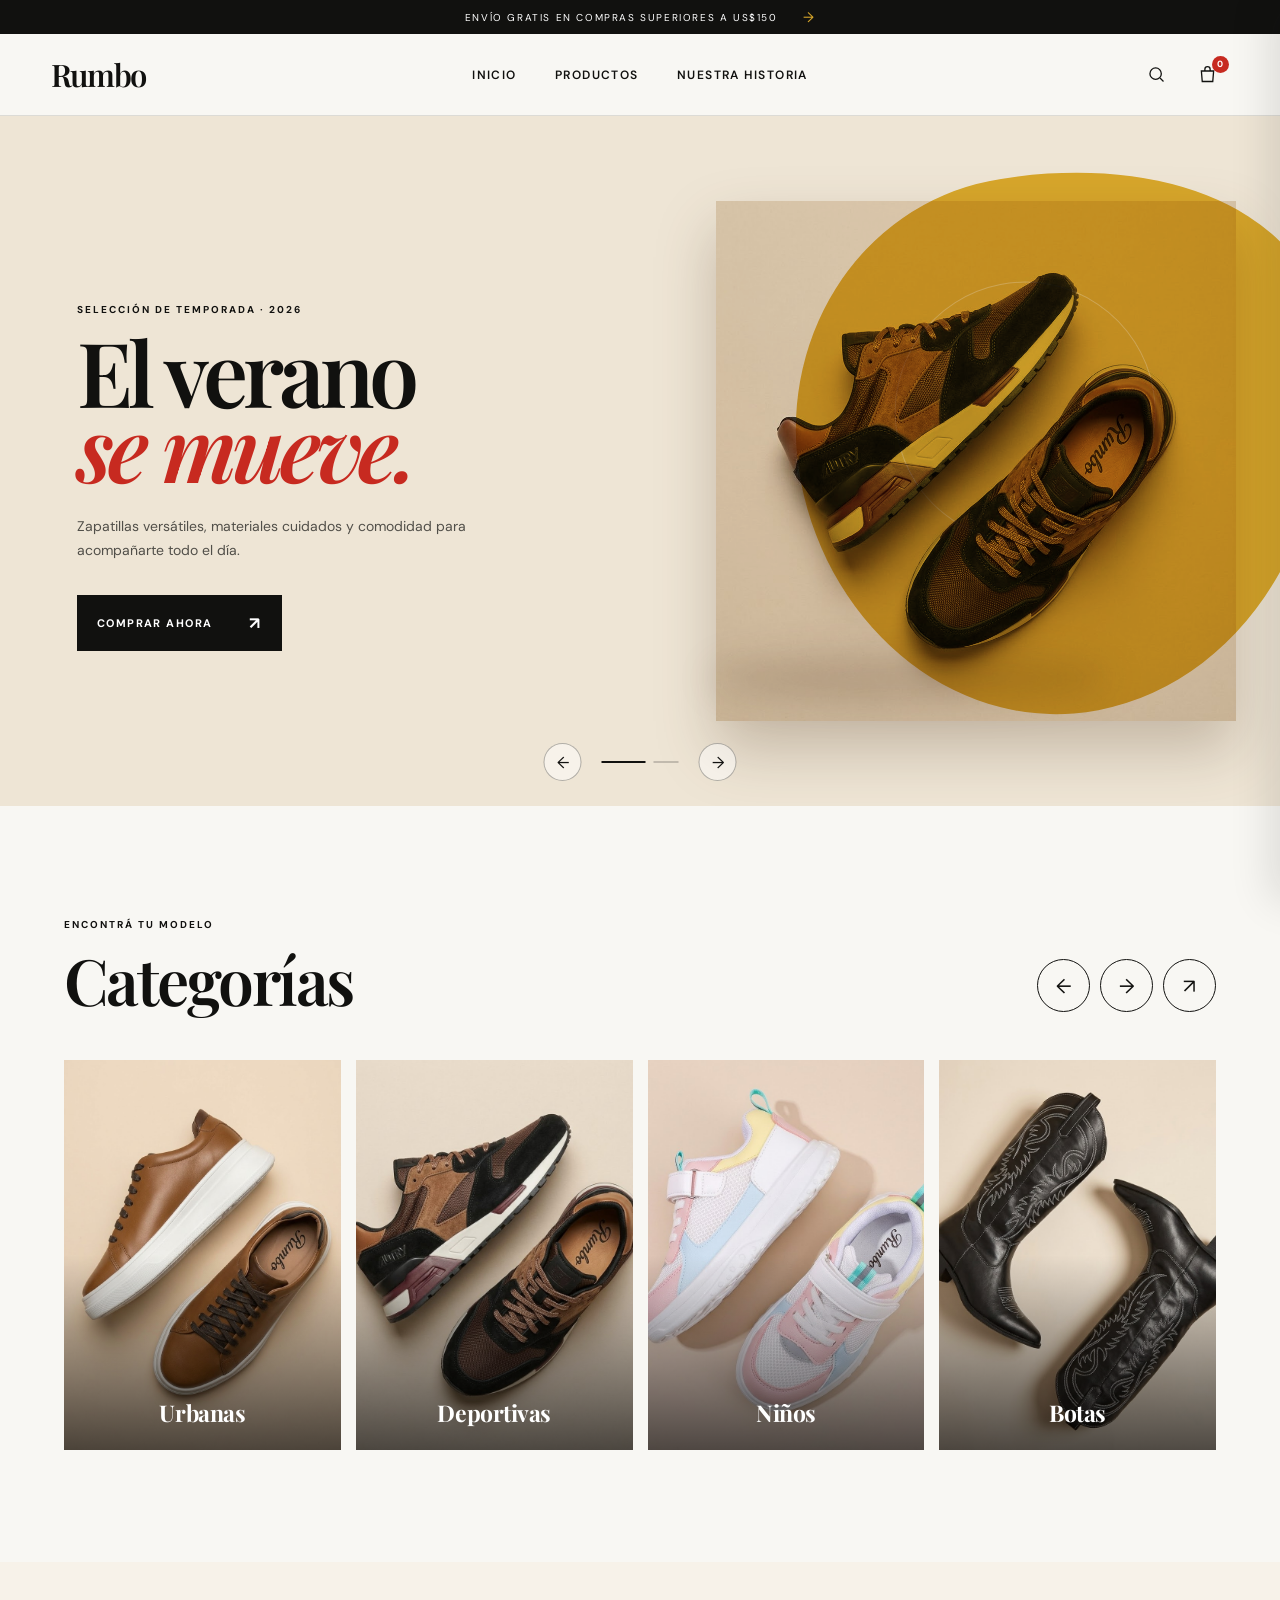
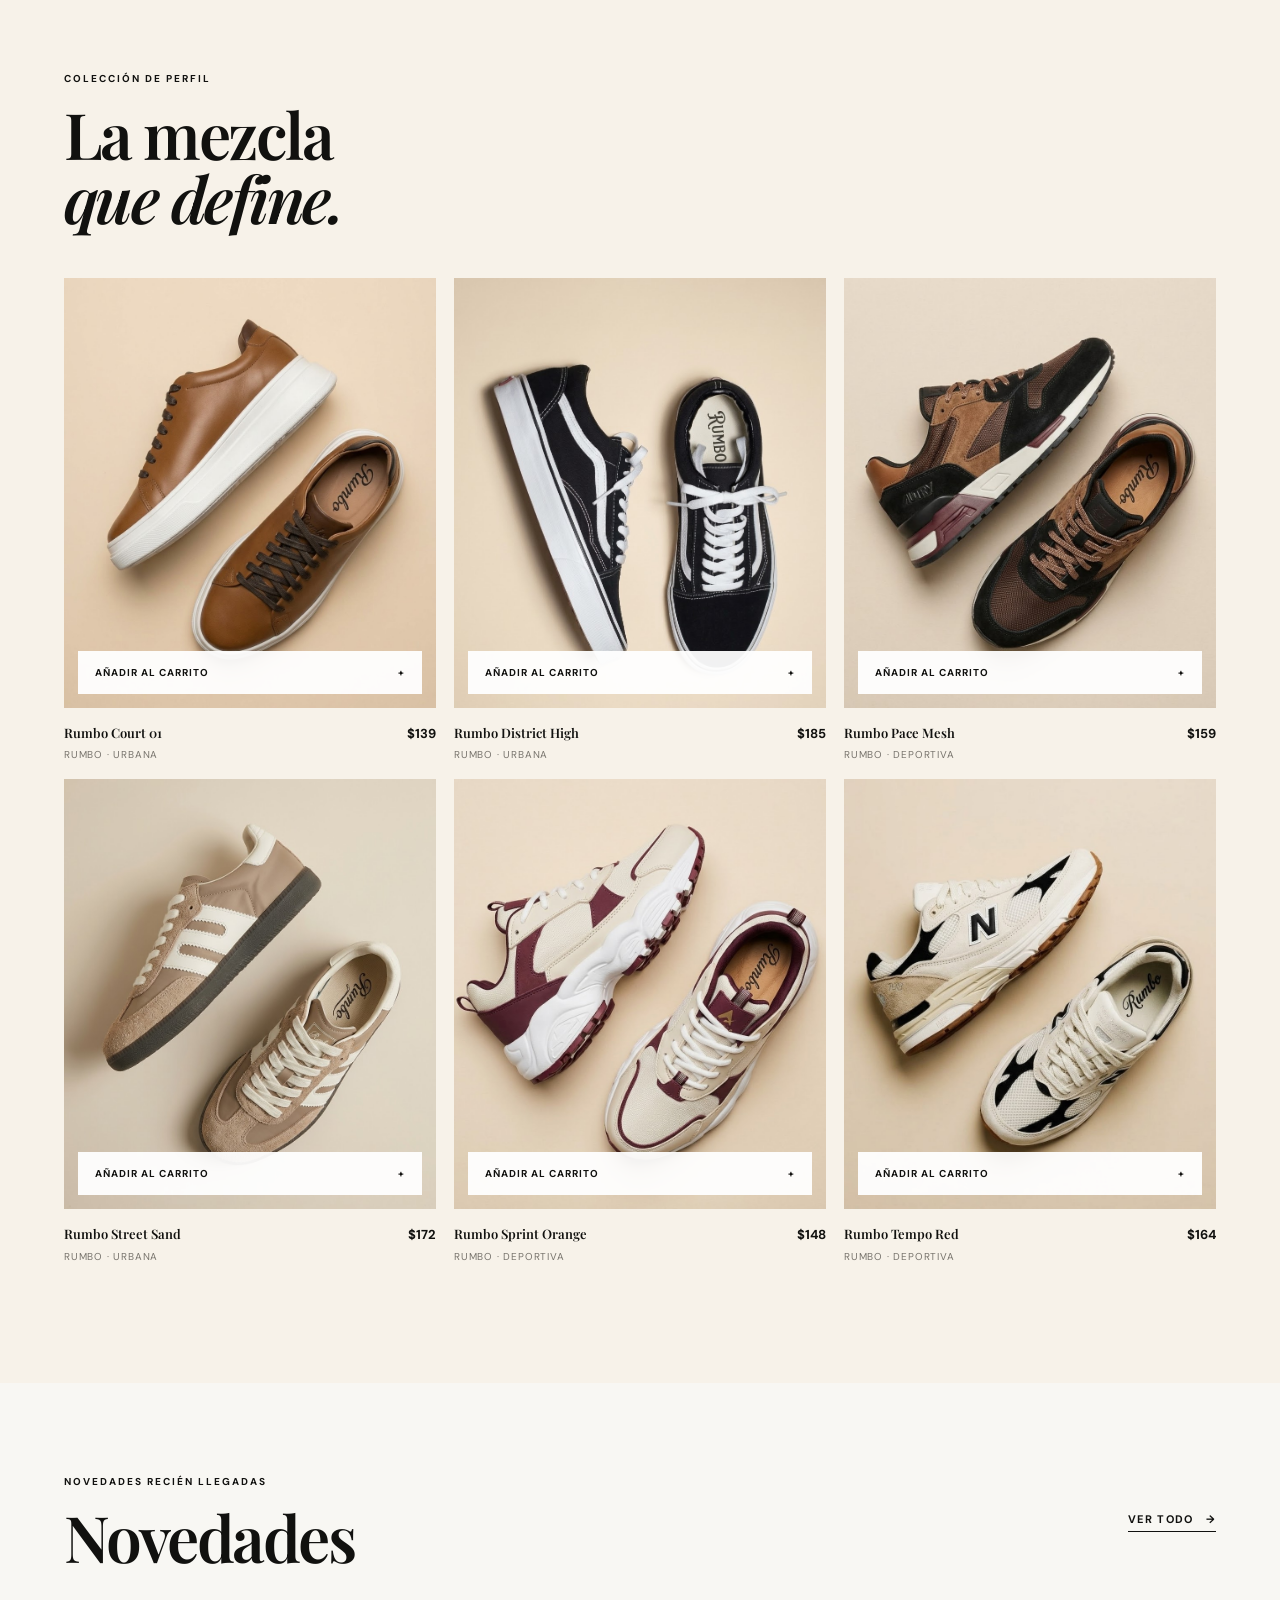
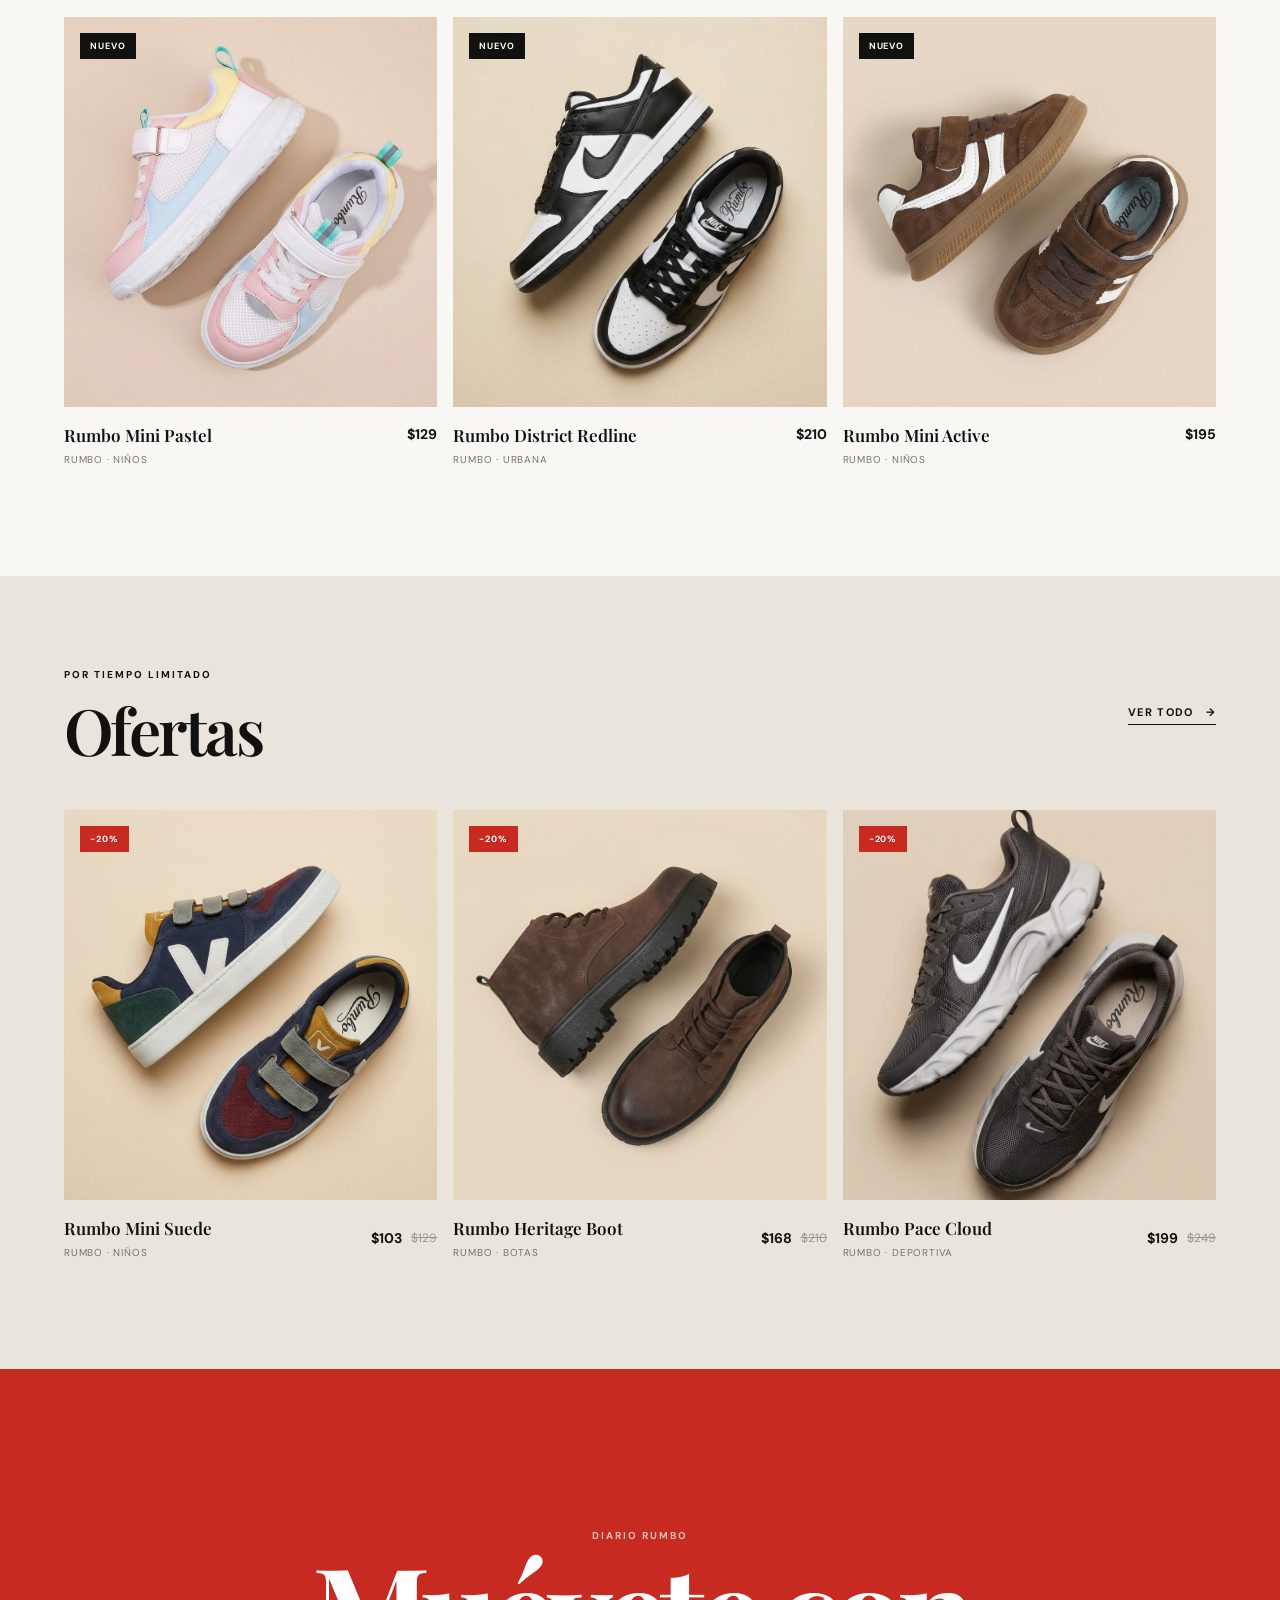
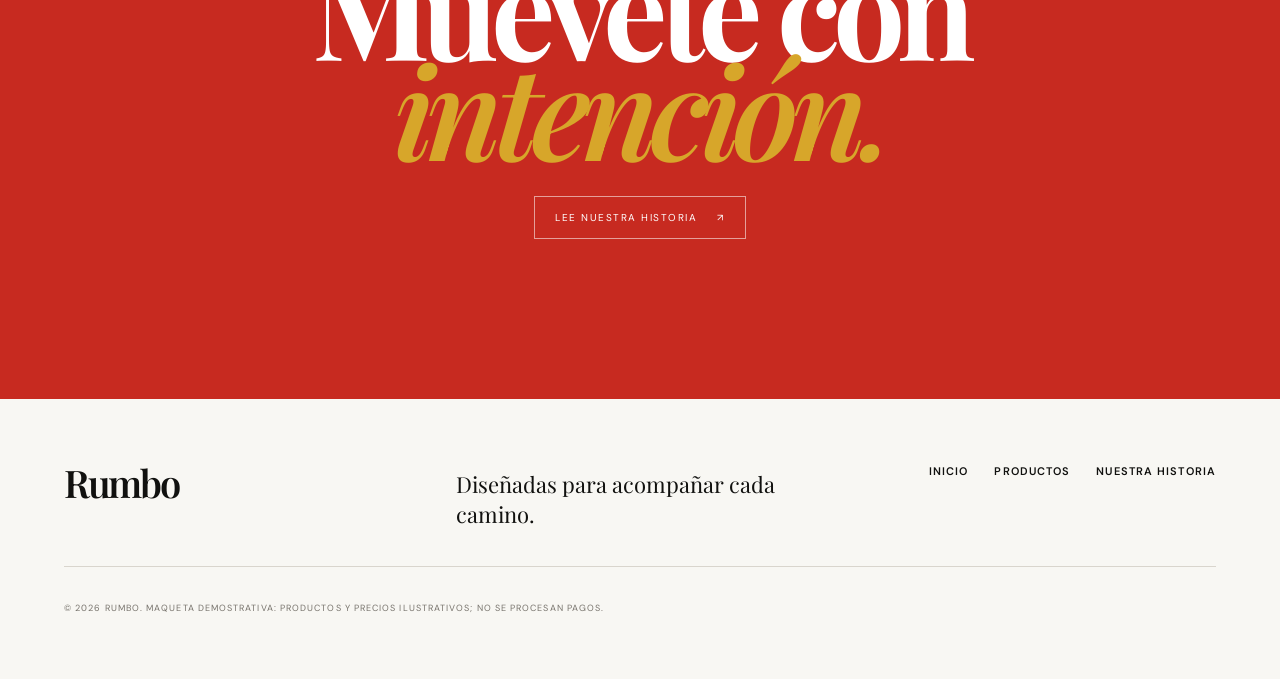
==== index.html @ 73e6abb6 "Publicar sitio Rumbo Co-authored-by: Copilot <223556219+Copilot@users.noreply.github.com>" ====
<!DOCTYPE html>
<html lang="es">
 <head>
  <meta charset="utf-8"/>
  <meta content="width=device-width,initial-scale=1.0" name="viewport"/>
  <meta content="Rumbo — zapatillas urbanas para acompañar cada camino." name="description"/>
  <title>
   Rumbo — Zapatillas urbanas
  </title>
  <link href="https://fonts.googleapis.com" rel="preconnect"/>
  <link crossorigin="" href="https://fonts.gstatic.com" rel="preconnect"/>
  <link href="https://fonts.googleapis.com/css2?family=DM+Sans:wght@400;500;600;700&amp;family=Playfair+Display:ital,wght@0,600;1,600&amp;display=swap" rel="stylesheet"/>
  <link href="styles.css" rel="stylesheet"/>
 </head>
 <body>
  <div class="announcement">
   Envío gratis en compras superiores a US$150
   <span>
    →
   </span>
  </div>
  <header class="site-header">
   <button aria-controls="mobile-menu" aria-expanded="false" aria-label="Abrir menú" class="menu-toggle" type="button">
    <span>
    </span>
    <span>
    </span>
   </button>
   <a aria-label="Rumbo — inicio" class="logo" href="index.html">
    Rumbo
   </a>
   <nav aria-label="Navegación principal" class="desktop-nav">
    <a href="index.html" aria-current="page">
     Inicio
    </a>
    <a href="productos.html">
     Productos
    </a>
    <a href="historia.html">
     Nuestra historia
    </a>
   </nav>
   <div class="header-actions">
    <button aria-label="Buscar" class="icon-button search-button" type="button">
     <svg aria-hidden="true" viewbox="0 0 24 24">
      <circle cx="11" cy="11" r="6.5">
      </circle>
      <path d="m16 16 4 4">
      </path>
     </svg>
    </button>
    <button aria-controls="cart-drawer" aria-label="Abrir carrito" class="icon-button cart-button" type="button">
     <svg aria-hidden="true" viewbox="0 0 24 24">
      <path d="M5 8h14l-1 12H6L5 8Z">
      </path>
      <path d="M9 8V6a3 3 0 0 1 6 0v2">
      </path>
     </svg>
     <span aria-live="polite" class="cart-count">
      0
     </span>
    </button>
   </div>
  </header>
  <nav aria-label="Menú móvil" class="mobile-menu" id="mobile-menu">
   <a href="index.html" aria-current="page">
    Inicio
   </a>
   <a href="productos.html">
    Productos
   </a>
   <a href="historia.html">
    Nuestra historia
   </a>
  </nav>
  <main>
   <section aria-label="Promociones" class="hero">
    <div class="hero-track">
     <article class="hero-slide hero-slide--summer is-active">
      <div class="hero-copy">
       <p class="eyebrow">
        Selección de temporada · 2026
       </p>
       <h1>
        El verano
        <br/>
        <em>
         se mueve.
        </em>
       </h1>
       <p class="hero-description">
        Zapatillas versátiles, materiales cuidados y comodidad para acompañarte todo el día.
       </p>
       <a class="primary-button" href="productos.html">
        COMPRAR AHORA
        <span>
         ↗
        </span>
       </a>
      </div>
      <div aria-hidden="true" class="summer-art">
       <div class="sun-shape">
       </div>
       <div class="sneaker-shadow">
       </div>
       <img alt="" src="IMG%20ZAPATILLAS/DEPORTIVA1.jpeg"/>
      </div>
     </article>
     <article class="hero-slide hero-slide--autumn">
      <div class="autumn-copy">
       <p class="eyebrow">
        Paleta de la temporada
       </p>
       <h2>
        Otoño
        <br/>
        <em>
         Colección
        </em>
       </h2>
       <a class="text-link" href="productos.html">
        Descubrí la colección
        <span>
         →
        </span>
       </a>
      </div>
      <div class="autumn-grid">
       <div class="autumn-card autumn-card--large">
        <img alt="Bota de la colección otoño" src="IMG%20ZAPATILLAS/BOTAS1.jpeg"/>
       </div>
       <div class="autumn-card autumn-card--small">
        <img alt="Bota de la colección otoño" src="IMG%20ZAPATILLAS/BOTAS3.jpeg"/>
       </div>
       <div class="autumn-card autumn-card--small autumn-card--offset">
        <img alt="Botas de la colección otoño" src="IMG%20ZAPATILLAS/BOTAS4.jpeg"/>
       </div>
      </div>
      <a class="collection-button" href="productos.html">
       Explorar colección
       <span>
        ↗
       </span>
      </a>
     </article>
    </div>
    <div class="hero-controls">
     <button aria-label="Diapositiva anterior" class="hero-arrow hero-prev" type="button">
      ←
     </button>
     <div aria-label="Seleccionar diapositiva" class="hero-dots" role="tablist">
      <button aria-label="Diapositiva 1" aria-selected="true" class="hero-dot is-active" role="tab" type="button">
      </button>
      <button aria-label="Diapositiva 2" aria-selected="false" class="hero-dot" role="tab" type="button">
      </button>
     </div>
     <button aria-label="Diapositiva siguiente" class="hero-arrow hero-next" type="button">
      →
     </button>
    </div>
   </section>
   <section class="categories section" id="categories">
    <div class="section-heading">
     <div>
      <p class="eyebrow">
       Encontrá tu modelo
      </p>
      <h2>
       Categorías
      </h2>
     </div>
     <div class="category-controls">
      <button aria-label="Categorías anteriores" class="round-arrow category-prev" type="button">←</button>
      <button aria-label="Categorías siguientes" class="round-arrow category-next" type="button">→</button>
      <a aria-label="Ver todos los productos" class="round-arrow" href="productos.html">↗</a>
     </div>
    </div>
    <div class="category-carousel">
     <a class="category-card" href="productos.html?categoria=urbanas">
      <div class="category-image">
       <img alt="Zapatilla urbana de la colección" src="IMG%20ZAPATILLAS/URBANO1.jpeg"/>
      </div>
      <div class="category-name">
       <h3>
        Urbanas
       </h3>
      </div>
     </a>
     <a class="category-card" href="productos.html?categoria=deportivas">
      <div class="category-image">
       <img alt="Zapatilla deportiva de la colección" src="IMG%20ZAPATILLAS/DEPORTIVA1.jpeg"/>
      </div>
      <div class="category-name">
       <h3>
        Deportivas
       </h3>
      </div>
     </a>
     <a class="category-card" href="productos.html?categoria=ninos">
      <div class="category-image">
       <img alt="Zapatillas para niños de la colección" src="IMG%20ZAPATILLAS/NI%C3%91OS1.jpeg"/>
      </div>
      <div class="category-name">
       <h3>
        Niños
       </h3>
      </div>
     </a>
     <a class="category-card" href="productos.html?categoria=botas">
      <div class="category-image">
       <img alt="Botas de la colección" src="IMG%20ZAPATILLAS/BOTAS1.jpeg"/>
      </div>
      <div class="category-name">
       <h3>
        Botas
       </h3>
      </div>
     </a>
    </div>
   </section>
   <section aria-labelledby="featured-title" class="featured-products section">
    <div class="section-heading featured-heading">
     <div>
      <p class="eyebrow">
       Colección de perfil
      </p>
      <h2 id="featured-title">
       La mezcla
       <br/>
       <em>
        que define.
       </em>
      </h2>
     </div>
    </div>
    <div class="featured-grid">
     <article class="product-card" data-id="adidas-profile" data-image="IMG%20ZAPATILLAS/URBANO1.jpeg" data-name="Rumbo Court 01" data-description="Capellada de líneas limpias, cordones clásicos y suela flexible para todos los días." data-price="139">
      <div class="product-image">
       <img alt="Rumbo Court 01, zapatilla blanca urbana" src="IMG%20ZAPATILLAS/URBANO1.jpeg"/>
       <button class="quick-add" type="button">
        Añadir al carrito
        <span>
         +
        </span>
       </button>
      </div>
      <div class="product-info">
       <div>
        <h3>
         Rumbo Court 01
        </h3>
        <p>
         Rumbo · Urbana</p>
       </div>
       <strong>
        $139
       </strong>
      </div>
     </article>
     <article class="product-card" data-id="jordan-profile" data-image="IMG%20ZAPATILLAS/URBANO2.jpeg" data-name="Rumbo District High" data-description="Perfil urbano de caña media con paneles en contraste y ajuste firme con cordones." data-price="185">
      <div class="product-image">
       <img alt="Rumbo District High, zapatilla urbana de caña media" src="IMG%20ZAPATILLAS/URBANO2.jpeg"/>
       <button class="quick-add" type="button">
        Añadir al carrito
        <span>
         +
        </span>
       </button>
      </div>
      <div class="product-info">
       <div>
        <h3>
         Rumbo District High
        </h3>
        <p>
         Rumbo · Urbana</p>
       </div>
       <strong>
        $185
       </strong>
      </div>
     </article>
     <article class="product-card" data-id="new-balance-profile" data-image="IMG%20ZAPATILLAS/DEPORTIVA1.jpeg" data-name="Rumbo Pace Mesh" data-description="Tejido liviano y suela acolchada para caminar con comodidad y moverse con libertad." data-price="159">
      <div class="product-image">
       <img alt="Rumbo Pace Mesh, zapatilla deportiva liviana" src="IMG%20ZAPATILLAS/DEPORTIVA1.jpeg"/>
       <button class="quick-add" type="button">
        Añadir al carrito
        <span>
         +
        </span>
       </button>
      </div>
      <div class="product-info">
       <div>
        <h3>
         Rumbo Pace Mesh
        </h3>
        <p>
         Rumbo · Deportiva</p>
       </div>
       <strong>
        $159
       </strong>
      </div>
     </article>
     <article class="product-card" data-id="nike-profile" data-image="IMG%20ZAPATILLAS/URBANO3.jpeg" data-name="Rumbo Street Sand" data-description="Tono arena y silueta relajada: un básico versátil para looks cotidianos." data-price="172">
      <div class="product-image">
       <img alt="Rumbo Street Sand, zapatilla casual color arena" src="IMG%20ZAPATILLAS/URBANO3.jpeg"/>
       <button class="quick-add" type="button">
        Añadir al carrito
        <span>
         +
        </span>
       </button>
      </div>
      <div class="product-info">
       <div>
        <h3>
         Rumbo Street Sand
        </h3>
        <p>
         Rumbo · Urbana</p>
       </div>
       <strong>
        $172
       </strong>
      </div>
     </article>
     <article class="product-card" data-id="adidas-boost-profile" data-image="IMG%20ZAPATILLAS/DEPORTIVA2.jpeg" data-name="Rumbo Sprint Orange" data-description="Diseño deportivo de alto impacto con base liviana y soporte cómodo para el movimiento." data-price="148">
      <div class="product-image">
       <img alt="Rumbo Sprint Orange, zapatilla deportiva blanca y naranja" src="IMG%20ZAPATILLAS/DEPORTIVA2.jpeg"/>
       <button class="quick-add" type="button">
        Añadir al carrito
        <span>
         +
        </span>
       </button>
      </div>
      <div class="product-info">
       <div>
        <h3>
         Rumbo Sprint Orange
        </h3>
        <p>
         Rumbo · Deportiva</p>
       </div>
       <strong>
        $148
       </strong>
      </div>
     </article>
     <article class="product-card" data-id="nike-zoom-profile" data-image="IMG%20ZAPATILLAS/DEPORTIVA3.jpeg" data-name="Rumbo Tempo Red" data-description="Silueta de running llamativa, con ajuste con cordones y una base pensada para moverse." data-price="164">
      <div class="product-image">
       <img alt="Rumbo Tempo Red, zapatilla de running roja" src="IMG%20ZAPATILLAS/DEPORTIVA3.jpeg"/>
       <button class="quick-add" type="button">
        Añadir al carrito
        <span>
         +
        </span>
       </button>
      </div>
      <div class="product-info">
       <div>
        <h3>
         Rumbo Tempo Red
        </h3>
        <p>
         Rumbo · Deportiva</p>
       </div>
       <strong>
        $164
       </strong>
      </div>
     </article>
    </div>
   </section>
   <section class="products section" id="new-arrivals">
    <div class="section-heading section-heading--products">
     <div>
      <p class="eyebrow">
       Novedades recién llegadas
      </p>
      <h2>
       Novedades
      </h2>
     </div>
     <a class="view-all" href="productos.html">
      Ver todo
      <span>
       →
      </span>
     </a>
    </div>
    <div class="product-grid" data-category="new">
     <article class="product-card" data-id="handball-clear" data-image="IMG%20ZAPATILLAS/NI%C3%91OS1.jpeg" data-name="Rumbo Mini Pastel" data-description="Tonos suaves, ajuste con cordones y una suela flexible para sus aventuras de todos los días." data-price="129">
      <div class="product-image">
       <span class="product-tag">
        Nuevo
       </span>
       <img alt="Rumbo Mini Pastel, zapatillas en tonos pastel" src="IMG%20ZAPATILLAS/NI%C3%91OS1.jpeg"/>
       <button class="quick-add" type="button">
        Añadir al carrito
        <span>
         +
        </span>
       </button>
      </div>
      <div class="product-info">
       <div>
        <h3>
         Rumbo Mini Pastel
        </h3>
        <p>
         Rumbo · Niños</p>
       </div>
       <strong>
        $129
       </strong>
      </div>
     </article>
     <article class="product-card" data-id="jordan-travis" data-image="IMG%20ZAPATILLAS/URBANO4.jpeg" data-name="Rumbo District Redline" data-description="Combinación de tonos oscuros y acentos rojos en una silueta urbana que destaca." data-price="210">
      <div class="product-image">
       <span class="product-tag">
        Nuevo
       </span>
       <img alt="Rumbo District Redline, zapatilla urbana de tonos oscuros y rojos" src="IMG%20ZAPATILLAS/URBANO4.jpeg"/>
       <button class="quick-add" type="button">
        Añadir al carrito
        <span>
         +
        </span>
       </button>
      </div>
      <div class="product-info">
       <div>
        <h3>
         Rumbo District Redline
        </h3>
        <p>
         Rumbo · Urbana</p>
       </div>
       <strong>
        $210
       </strong>
      </div>
     </article>
     <article class="product-card" data-id="jordan-thunder" data-image="IMG%20ZAPATILLAS/NI%C3%91OS3.jpeg" data-name="Rumbo Mini Active" data-description="Un modelo junior cómodo y resistente para acompañar cada juego y movimiento." data-price="195">
      <div class="product-image">
       <span class="product-tag">
        Nuevo
       </span>
       <img alt="Rumbo Mini Active, zapatillas infantiles" src="IMG%20ZAPATILLAS/NI%C3%91OS3.jpeg"/>
       <button class="quick-add" type="button">
        Añadir al carrito
        <span>
         +
        </span>
       </button>
      </div>
      <div class="product-info">
       <div>
        <h3>
         Rumbo Mini Active
        </h3>
        <p>
         Rumbo · Niños</p>
       </div>
       <strong>
        $195
       </strong>
      </div>
     </article>
    </div>
   </section>
   <section class="products sale section" id="sale">
    <div class="section-heading section-heading--products">
     <div>
      <p class="eyebrow">
       Por tiempo limitado
      </p>
      <h2>
       Ofertas
      </h2>
     </div>
     <a class="view-all" href="productos.html">
      Ver todo
      <span>
       →
      </span>
     </a>
    </div>
    <div class="product-grid" data-category="sale">
     <article class="product-card" data-discount="20" data-id="handball-earth" data-image="IMG%20ZAPATILLAS/NI%C3%91OS4.jpeg" data-name="Rumbo Mini Suede" data-description="Textura suave y perfil clásico en un modelo infantil pensado para todos los días." data-old-price="129" data-price="103">
      <div class="product-image">
       <span class="discount">
        -20%
       </span>
       <img alt="Rumbo Mini Suede, zapatillas infantiles" src="IMG%20ZAPATILLAS/NI%C3%91OS4.jpeg"/>
       <button class="quick-add" type="button">
        Añadir al carrito
        <span>
         +
        </span>
       </button>
      </div>
      <div class="product-info">
       <div>
        <h3>
         Rumbo Mini Suede
        </h3>
        <p>
         Rumbo · Niños</p>
       </div>
       <div class="price">
        <strong>
         $103
        </strong>
        <del>
         $129
        </del>
       </div>
      </div>
     </article>
     <article class="product-card" data-discount="20" data-id="jordan-mocha" data-image="IMG%20ZAPATILLAS/BOTAS3.jpeg" data-name="Rumbo Heritage Boot" data-description="Un perfil clásico con acabado cuidado y cordones para sumar carácter a tus conjuntos." data-old-price="210" data-price="168">
      <div class="product-image">
       <span class="discount">
        -20%
       </span>
       <img alt="Rumbo Heritage Boot, bota de caña alta" src="IMG%20ZAPATILLAS/BOTAS3.jpeg"/>
       <button class="quick-add" type="button">
        Añadir al carrito
        <span>
         +
        </span>
       </button>
      </div>
      <div class="product-info">
       <div>
        <h3>
         Rumbo Heritage Boot
        </h3>
        <p>
         Rumbo · Botas</p>
       </div>
       <div class="price">
        <strong>
         $168
        </strong>
        <del>
         $210
        </del>
       </div>
      </div>
     </article>
     <article class="product-card" data-discount="20" data-id="nb-9060" data-image="IMG%20ZAPATILLAS/DEPORTIVA4.jpeg" data-name="Rumbo Pace Cloud" data-description="Volumen contemporáneo y mezcla de texturas para sumar comodidad a tus caminatas." data-old-price="249" data-price="199">
      <div class="product-image">
       <span class="discount">
        -20%
       </span>
       <img alt="Rumbo Pace Cloud, zapatilla deportiva de varias texturas" src="IMG%20ZAPATILLAS/DEPORTIVA4.jpeg"/>
       <button class="quick-add" type="button">
        Añadir al carrito
        <span>
         +
        </span>
       </button>
      </div>
      <div class="product-info">
       <div>
        <h3>
         Rumbo Pace Cloud
        </h3>
        <p>
         Rumbo · Deportiva</p>
       </div>
       <div class="price">
        <strong>
         $199
        </strong>
        <del>
         $249
        </del>
       </div>
      </div>
     </article>
    </div>
   </section>
   <section class="journal" id="journal">
    <p class="eyebrow">
     Diario Rumbo
    </p>
    <h2>
     Muévete con
     <br/>
     <em>
      intención.
     </em>
    </h2>
    <a href="historia.html">
     Lee nuestra historia
     <span>
      ↗
     </span>
    </a>
   </section>
  </main>
  <footer>
   <a class="logo logo--footer" href="index.html">
    Rumbo
   </a>
   <p>
    Diseñadas para acompañar cada camino.
   </p>
   <div class="footer-links">
    <a href="index.html">Inicio</a>
    <a href="productos.html">Productos</a>
    <a href="historia.html">Nuestra historia</a>
   </div>
   <small>
    © 2026 Rumbo. Maqueta demostrativa: productos y precios ilustrativos; no se procesan pagos.
   </small>
  </footer>
  <div aria-hidden="true" class="product-modal-overlay">
  </div>
  <aside aria-hidden="true" aria-labelledby="product-modal-title" class="product-modal" id="product-modal">
   <button aria-label="Cerrar vista del producto" class="product-modal-close" type="button">
    ×
   </button>
   <div class="product-modal-media">
    <img alt="" id="product-modal-image" src=""/>
   </div>
   <div class="product-modal-content">
    <p class="eyebrow">
     Personalizá tu compra
    </p>
    <h3 id="product-modal-title">
     Producto
    </h3>
    <p class="product-modal-price" id="product-modal-price">
     $0
    </p>
    <p class="product-modal-description" id="product-modal-description"></p>
    <div class="option-group">
     <h4>
      Color
     </h4>
     <div class="color-options" id="product-colors">
     </div>
    </div>
    <div class="option-group">
     <h4>
      Talle
     </h4>
     <div class="size-options" id="product-sizes">
     </div>
    </div>
    <button class="add-to-cart-button" id="product-modal-add" type="button">
     Agregar al carrito
    </button>
   </div>
  </aside>
  <div class="floating-cart" id="floating-cart" aria-live="polite">
   <button aria-label="Abrir carrito" class="floating-cart-button" type="button">
    <svg viewBox="0 0 24 24" aria-hidden="true">
     <path d="M5 8h14l-1 12H6L5 8Z"></path>
     <path d="M9 8V6a3 3 0 0 1 6 0v2"></path>
    </svg>
    <span class="floating-cart-count">0</span>
   </button>
  </div>
  <div aria-hidden="true" class="drawer-overlay">
  </div>
  <aside aria-hidden="true" aria-label="Carrito de compras" class="cart-drawer" id="cart-drawer">
   <div class="cart-header">
    <div>
     <p class="eyebrow">
      Tu selección
     </p>
     <h2>
      Bolsa de compras
      <span class="cart-title-count">
       (0)
      </span>
     </h2>
    </div>
    <button aria-label="Cerrar carrito" class="close-cart" type="button">
     ×
    </button>
   </div>
   <div class="cart-items">
   </div>
   <div class="cart-empty is-visible">
    <div class="empty-icon">
     ↗
    </div>
    <h3>
     Tu bolsa está vacía
    </h3>
    <p>
     Agregá un par para empezar tu próxima aventura.
    </p>
   </div>
   <div class="cart-footer" style="display:none">
    <div class="cart-total">
     <span>
      Subtotal
     </span>
     <strong>
      $0
     </strong>
    </div>
    <button class="checkout-button" type="button">
     Finalizar compra · demo
     <span>
      →
     </span>
    </button>
    <p>
     Demostración interactiva: no se procesa ningún pago ni se genera un pedido real.
    </p>
   </div>
  </aside>
  <div aria-live="polite" class="toast" role="status">
  </div>
  <script src="navigation.js">
  </script>
  <script src="script.js">
  </script>
 </body>
</html>
---- styles.css ----
:root {
  --ink: #11110f;
  --cream: #eee5d5;
  --cream-light: #f7f2e9;
  --paper: #f8f7f3;
  --white: #fff;
  --red: #c72a20;
  --gold: #d7a62a;
  --line: #d9d5cd;
  --serif: "Playfair Display", Georgia, serif;
  --sans: "DM Sans", Arial, sans-serif;
  --max-width: 1440px;
}
* {
  box-sizing: border-box;
}
html {
  scroll-behavior: smooth;
}
body {
  margin: 0;
  background: var(--paper);
  color: var(--ink);
  font-family: var(--sans);
  overflow-x: hidden;
}
button,
a {
  color: inherit;
}
button {
  font: inherit;
}
a {
  text-decoration: none;
}
img {
  display: block;
  width: 100%;
}
.announcement {
  min-height: 34px;
  display: flex;
  align-items: center;
  justify-content: center;
  gap: 25px;
  background: var(--ink);
  color: var(--white);
  font-size: 10px;
  letter-spacing: 0.16em;
  text-transform: uppercase;
}
.announcement span {
  color: var(--gold);
  font-size: 14px;
}
.site-header {
  height: 82px;
  padding: 0 clamp(22px, 4vw, 66px);
  display: grid;
  grid-template-columns: 1fr auto 1fr;
  align-items: center;
  border-bottom: 1px solid rgba(17, 17, 15, 0.12);
  background: rgba(248, 247, 243, 0.94);
  backdrop-filter: blur(10px);
  position: sticky;
  top: 0;
  z-index: 30;
}
.logo {
  font-family: var(--serif);
  font-size: 31px;
  font-weight: 600;
  letter-spacing: -0.06em;
  line-height: 1;
}
.logo span {
  color: var(--red);
}
.desktop-nav {
  display: flex;
  gap: 38px;
  font-size: 12px;
  font-weight: 600;
  text-transform: uppercase;
  letter-spacing: 0.12em;
}
.desktop-nav a {
  position: relative;
}
.desktop-nav a::after {
  content: "";
  position: absolute;
  left: 0;
  bottom: -8px;
  width: 0;
  height: 1px;
  background: var(--ink);
  transition: width 0.3s;
}
.desktop-nav a:hover::after {
  width: 100%;
}
.header-actions {
  justify-self: end;
  display: flex;
  gap: 9px;
}
.icon-button,
.menu-toggle {
  width: 42px;
  height: 42px;
  padding: 0;
  border: 0;
  background: transparent;
  cursor: pointer;
  position: relative;
  display: grid;
  place-items: center;
}
.icon-button svg {
  width: 21px;
  fill: none;
  stroke: currentColor;
  stroke-width: 1.5;
}
.cart-count {
  position: absolute;
  top: 2px;
  right: 0;
  min-width: 17px;
  height: 17px;
  padding: 0 4px;
  display: grid;
  place-items: center;
  border-radius: 20px;
  background: var(--red);
  color: #fff;
  font-size: 9px;
  font-weight: 700;
}
.menu-toggle {
  display: none;
}
.menu-toggle span {
  width: 21px;
  height: 1px;
  background: currentColor;
  transition: transform 0.25s;
}
.menu-toggle span + span {
  margin-top: -12px;
}
.mobile-menu {
  display: none;
}
.hero {
  max-width: var(--max-width);
  margin: auto;
  position: relative;
  overflow: hidden;
}
.hero-track {
  position: relative;
  min-height: 690px;
}
.hero-slide {
  position: absolute;
  inset: 0;
  display: grid;
  grid-template-columns: 43% 57%;
  opacity: 0;
  visibility: hidden;
  transform: translateX(30px);
  transition:
    opacity 0.65s ease,
    transform 0.65s ease,
    visibility 0.65s;
}
.hero-slide.is-active {
  opacity: 1;
  visibility: visible;
  transform: translateX(0);
}
.hero-slide--summer {
  background: var(--cream);
}
.hero-copy {
  padding: 92px 0 60px clamp(42px, 6vw, 100px);
  align-self: center;
  position: relative;
  z-index: 3;
}
.eyebrow {
  margin: 0 0 17px;
  font-size: 10px;
  font-weight: 700;
  letter-spacing: 0.2em;
  text-transform: uppercase;
}
.hero-copy h1,
.autumn-copy h2 {
  margin: 0;
  font-family: var(--serif);
  font-size: clamp(62px, 7vw, 112px);
  font-weight: 600;
  line-height: 0.84;
  letter-spacing: -0.055em;
}
.hero-copy h1 em,
.autumn-copy h2 em,
.journal h2 em {
  color: var(--red);
  font-weight: 600;
}
.hero-description {
  max-width: 390px;
  margin: 32px 0;
  color: #514f49;
  font-size: 14px;
  line-height: 1.7;
}
.primary-button,
.checkout-button {
  display: inline-flex;
  align-items: center;
  justify-content: space-between;
  gap: 37px;
  min-width: 190px;
  padding: 17px 20px;
  border: 0;
  background: var(--ink);
  color: #fff;
  font-size: 11px;
  font-weight: 700;
  letter-spacing: 0.13em;
  cursor: pointer;
  transition:
    background 0.25s,
    transform 0.25s;
}
.primary-button:hover,
.checkout-button:hover {
  background: var(--red);
  transform: translateY(-2px);
}
.primary-button span {
  font-size: 17px;
}
.summer-art {
  position: relative;
  min-height: 690px;
  overflow: hidden;
}
.sun-shape {
  position: absolute;
  width: 74%;
  aspect-ratio: 1;
  top: 8%;
  right: -8%;
  border-radius: 45% 55% 54% 46%/48% 35% 65% 52%;
  background: var(--gold);
  transform: rotate(-11deg);
}
.sun-shape::after {
  content: "";
  position: absolute;
  width: 48%;
  aspect-ratio: 1;
  inset: 19%;
  border: 1px solid rgba(255, 255, 255, 0.3);
  border-radius: 50%;
}
.summer-art img {
  position: absolute;
  z-index: 2;
  width: min(74%, 520px);
  max-height: 84%;
  height: auto;
  right: 6%;
  top: 50%;
  object-fit: contain;
  filter: drop-shadow(0 28px 30px rgba(65, 39, 8, 0.24));
  transform: translateY(-50%);
  mix-blend-mode: multiply;
}
.sneaker-shadow {
  position: absolute;
  z-index: 1;
  width: 55%;
  height: 7%;
  left: 22%;
  bottom: 15%;
  border-radius: 50%;
  background: rgba(75, 42, 11, 0.18);
  filter: blur(18px);
}
.hero-slide--autumn {
  grid-template-columns: 35% 65%;
  --autumn-background: #ebdecd;
  background: var(--autumn-background);
}
.autumn-copy {
  padding: 100px 0 70px clamp(42px, 6vw, 100px);
  align-self: center;
}
.autumn-copy h2 {
  font-size: clamp(55px, 6vw, 90px);
}
.autumn-copy h2 em {
  color: var(--red);
}
.text-link {
  display: inline-flex;
  gap: 25px;
  margin-top: 35px;
  font-size: 11px;
  font-weight: 700;
  letter-spacing: 0.12em;
  text-transform: uppercase;
  border-bottom: 1px solid currentColor;
  padding-bottom: 7px;
}
.autumn-grid {
  display: grid;
  min-height: 0;
  height: 100%;
  grid-template-columns: minmax(0, 1.7fr) minmax(0, 1fr);
  grid-template-rows: repeat(2, minmax(0, 1fr));
  gap: 12px;
  padding: 24px 24px 24px 0;
}
.autumn-card {
  position: relative;
  min-width: 0;
  min-height: 0;
  overflow: hidden;
  background: var(--autumn-background);
}
.autumn-card img {
  width: 100%;
  height: 100%;
  object-fit: contain;
}
.autumn-card--large {
  grid-row: 1/3;
}
.autumn-card--offset {
  margin-top: 30px;
}
.collection-button {
  position: absolute;
  z-index: 3;
  left: clamp(42px, 6vw, 100px);
  bottom: 23px;
  display: flex;
  align-items: center;
  gap: 25px;
  padding: 14px 18px;
  background: var(--ink);
  color: #fff;
  font-size: 10px;
  font-weight: 700;
  letter-spacing: 0.1em;
  text-transform: uppercase;
}
.hero-controls {
  position: absolute;
  z-index: 10;
  left: 50%;
  bottom: 25px;
  transform: translateX(-50%);
  display: flex;
  align-items: center;
  gap: 20px;
}
.hero-arrow {
  width: 38px;
  height: 38px;
  border: 1px solid rgba(17, 17, 15, 0.3);
  border-radius: 50%;
  background: rgba(255, 255, 255, 0.5);
  cursor: pointer;
  transition: background 0.2s;
}
.hero-arrow:hover {
  background: #fff;
}
.hero-dots {
  display: flex;
  gap: 8px;
}
.hero-dot {
  width: 25px;
  height: 2px;
  padding: 0;
  border: 0;
  background: rgba(17, 17, 15, 0.2);
  cursor: pointer;
  transition:
    width 0.3s,
    background 0.3s;
}
.hero-dot.is-active {
  width: 44px;
  background: var(--ink);
}
.section {
  max-width: var(--max-width);
  margin: 0 auto;
  padding: 112px clamp(22px, 5vw, 80px);
}
.section-heading {
  display: flex;
  align-items: flex-end;
  justify-content: space-between;
  margin-bottom: 48px;
}
.section-heading h2 {
  margin: 0;
  font-family: var(--serif);
  font-size: clamp(42px, 5vw, 72px);
  font-weight: 600;
  letter-spacing: -0.04em;
  line-height: 1;
}
.round-arrow {
  width: 53px;
  height: 53px;
  display: grid;
  place-items: center;
  border: 1px solid var(--ink);
  border-radius: 50%;
  background: transparent;
  font-size: 20px;
  cursor: pointer;
  text-decoration: none;
  transition: all 0.25s;
}
.round-arrow:hover {
  background: var(--ink);
  color: #fff;
  transform: none;
}
.category-controls {
  display: flex;
  align-items: center;
  gap: 10px;
}
.category-carousel {
  display: grid;
  grid-auto-columns: calc((100% - 45px) / 4);
  grid-auto-flow: column;
  gap: 15px;
  overflow-x: auto;
  scroll-behavior: smooth;
  scroll-snap-type: x mandatory;
  scrollbar-width: none;
}
.category-carousel::-webkit-scrollbar {
  display: none;
}
.category-card {
  position: relative;
  height: 390px;
  scroll-snap-align: start;
  overflow: hidden;
  background: #ddd7ce;
  color: inherit;
  text-decoration: none;
}
.category-card:focus-visible {
  outline: 3px solid var(--red);
  outline-offset: 3px;
}
.category-image {
  position: absolute;
  inset: 0;
}
.category-image::after {
  content: "";
  position: absolute;
  inset: 0;
  background: linear-gradient(180deg, transparent 50%, rgba(0, 0, 0, 0.65));
}
.category-image img {
  height: 100%;
  object-fit: cover;
  transition: transform 0.7s;
}
.category-card:hover .category-image img {
  transform: scale(1.08);
}
.category-name {
  position: absolute;
  z-index: 2;
  left: 23px;
  right: 23px;
  bottom: 22px;
  display: flex;
  align-items: flex-end;
  justify-content: center;
  color: #fff;
}
.category-name h3 {
  margin: 0;
  font-family: var(--serif);
  font-size: 23px;
  letter-spacing: -0.02em;
  text-align: center;
}
.featured-products {
  padding-top: 110px;
  padding-bottom: 120px;
  background: var(--cream-light);
}
.featured-heading {
  align-items: flex-end;
}
.featured-grid {
  display: grid;
  grid-template-columns: repeat(3, minmax(0, 1fr));
  gap: 18px;
}
.featured-grid .product-card {
  min-width: 0;
}
.featured-grid .product-image {
  height: 430px;
}
.featured-grid .quick-add {
  opacity: 1;
  transform: none;
}
.featured-grid .product-info {
  padding-top: 17px;
}
.featured-grid .product-info h3 {
  font-size: 13px;
}
.featured-grid .product-info strong {
  font-size: 13px;
}
.products {
  padding-top: 92px;
  padding-bottom: 110px;
}
.catalog {
  padding-top: 82px;
  padding-bottom: 110px;
}
.catalog-heading {
  align-items: flex-end;
}
.catalog-heading h1 {
  margin: 0;
  font-family: var(--serif);
  font-size: clamp(42px, 5vw, 72px);
  font-weight: 600;
  letter-spacing: -0.04em;
  line-height: 1;
}
.catalog-heading > p {
  margin: 0 0 5px;
  color: #77736c;
  font-size: 11px;
}
.catalog-layout {
  display: grid;
  grid-template-columns: 220px minmax(0, 1fr);
  align-items: start;
  gap: 34px;
}
.catalog-filters {
  position: sticky;
  top: 105px;
  display: grid;
  gap: 12px;
  padding: 20px;
  border: 1px solid var(--line);
  background: var(--cream-light);
}
.catalog-filter-heading {
  display: flex;
  align-items: center;
  justify-content: space-between;
  margin-bottom: 8px;
}
.catalog-filter-heading h2 {
  margin: 0;
  font-family: var(--serif);
  font-size: 22px;
}
.filter-reset {
  padding: 0;
  border: 0;
  border-bottom: 1px solid currentColor;
  background: transparent;
  font-size: 10px;
  cursor: pointer;
}
.catalog-filters > label,
.price-filter-fields label {
  color: #656159;
  font-size: 9px;
  font-weight: 700;
  letter-spacing: 0.12em;
  text-transform: uppercase;
}
.catalog-filters select,
.catalog-filters > input,
.price-filter-fields input {
  width: 100%;
  min-height: 40px;
  padding: 0 10px;
  border: 1px solid var(--line);
  border-radius: 0;
  background: #fff;
  color: var(--ink);
  font: inherit;
  font-size: 11px;
}
.catalog-filters fieldset {
  margin: 8px 0 0;
  padding: 0;
  border: 0;
}
.catalog-filters legend {
  margin-bottom: 12px;
  color: #656159;
  font-size: 9px;
  font-weight: 700;
  letter-spacing: 0.12em;
  text-transform: uppercase;
}
.price-filter-fields {
  display: grid;
  grid-template-columns: 1fr 1fr;
  gap: 8px;
}
.catalog-grid {
  grid-template-columns: repeat(3, minmax(0, 1fr));
  gap: 28px 16px;
}
.catalog-grid .product-image {
  height: 300px;
}
.catalog-grid .quick-add {
  opacity: 1;
  transform: none;
}
.catalog-empty {
  padding: 50px 20px;
  color: #77736c;
  text-align: center;
}
.catalog-empty[hidden] {
  display: none;
}
.section-heading--products {
  align-items: center;
}
.view-all {
  display: flex;
  align-items: center;
  gap: 12px;
  padding-bottom: 5px;
  border-bottom: 1px solid var(--ink);
  font-size: 11px;
  font-weight: 700;
  letter-spacing: 0.12em;
  text-transform: uppercase;
}
.product-grid {
  display: grid;
  grid-template-columns: repeat(3, 1fr);
  gap: 16px;
}
.product-card {
  min-width: 0;
}
.product-image {
  position: relative;
  height: 390px;
  overflow: hidden;
  background: #eeece7;
}
.product-image img {
  height: 100%;
  object-fit: cover;
  transition:
    transform 0.55s,
    filter 0.55s;
}
.product-card:hover .product-image img {
  transform: scale(1.035);
  filter: saturate(0.9);
}
.product-tag,
.discount {
  position: absolute;
  z-index: 2;
  top: 16px;
  left: 16px;
  padding: 7px 10px;
  background: var(--ink);
  color: #fff;
  font-size: 9px;
  font-weight: 700;
  letter-spacing: 0.1em;
  text-transform: uppercase;
}
.discount {
  background: var(--red);
}
.quick-add {
  position: absolute;
  z-index: 3;
  left: 14px;
  right: 14px;
  bottom: 14px;
  display: flex;
  justify-content: space-between;
  padding: 15px 17px;
  border: 0;
  background: rgba(255, 255, 255, 0.94);
  font-size: 10px;
  font-weight: 700;
  letter-spacing: 0.1em;
  text-transform: uppercase;
  cursor: pointer;
  opacity: 0;
  transform: translateY(12px);
  transition:
    opacity 0.3s,
    transform 0.3s,
    background 0.2s;
}
.product-card:hover .quick-add,
.quick-add:focus-visible {
  opacity: 1;
  transform: translateY(0);
}
.quick-add:hover {
  background: var(--ink);
  color: #fff;
}
.product-info {
  display: flex;
  justify-content: space-between;
  gap: 18px;
  padding-top: 18px;
}
.product-info h3 {
  margin: 0 0 7px;
  max-width: 360px;
  font-family: var(--serif);
  font-size: 17px;
  font-weight: 600;
  line-height: 1.25;
}
.product-info p {
  margin: 0;
  color: #77736c;
  font-size: 10px;
  letter-spacing: 0.08em;
  text-transform: uppercase;
}
.product-info > strong {
  white-space: nowrap;
  font-size: 14px;
}
.price {
  display: flex;
  align-items: center;
  gap: 9px;
  white-space: nowrap;
}
.price strong {
  font-size: 14px;
}
.price del {
  color: #9b9791;
  font-size: 12px;
}
.sale {
  background: #e9e4dc;
}
.sale .product-image {
  background: #f2f0eb;
}
.journal {
  min-height: 630px;
  display: flex;
  flex-direction: column;
  align-items: center;
  justify-content: center;
  text-align: center;
  background: var(--red);
  color: #fff;
}
.journal .eyebrow {
  opacity: 0.7;
}
.journal h2 {
  margin: 0 0 38px;
  font-family: var(--serif);
  font-size: clamp(70px, 10vw, 150px);
  line-height: 0.78;
  letter-spacing: -0.06em;
}
.journal h2 em {
  color: var(--gold);
}
.journal a {
  display: inline-flex;
  gap: 20px;
  padding: 14px 20px;
  border: 1px solid rgba(255, 255, 255, 0.55);
  font-size: 10px;
  letter-spacing: 0.15em;
  text-transform: uppercase;
  transition:
    background 0.25s,
    color 0.25s;
}
.journal a:hover {
  background: #fff;
  color: var(--red);
}
.story-hero {
  max-width: var(--max-width);
  min-height: 620px;
  margin: 0 auto;
  display: grid;
  grid-template-columns: 0.9fr 1.1fr;
  background: var(--cream);
}
.story-hero-copy {
  align-self: center;
  padding: 70px clamp(30px, 6vw, 90px);
}
.story-hero h1,
.story-intro h2,
.story-image-section h2,
.story-milestone h2,
.story-closing h2 {
  margin: 0;
  font-family: var(--serif);
  font-size: clamp(42px, 5vw, 72px);
  line-height: 0.98;
  letter-spacing: -0.05em;
}
.story-hero h1 em {
  color: var(--red);
}
.story-hero-copy > p:not(.eyebrow) {
  max-width: 420px;
  margin: 28px 0;
  color: #656159;
  font-size: 14px;
  line-height: 1.8;
}
.story-hero > img {
  width: 100%;
  height: 100%;
  min-height: 620px;
  background: #e5d1b9;
  object-fit: contain;
}
.story-intro {
  display: grid;
  grid-template-columns: 0.8fr 1.2fr;
  column-gap: 10%;
  align-items: start;
}
.story-intro > .eyebrow {
  grid-column: 1 / -1;
}
.story-intro h2 {
  max-width: 520px;
}
.story-intro > div,
.story-image-section > div {
  color: #656159;
  font-size: 14px;
  line-height: 1.8;
}
.story-intro > div p:first-child {
  margin-top: 0;
}
.story-image-section {
  min-height: 520px;
  display: grid;
  grid-template-columns: 1.1fr 0.9fr;
  align-items: center;
  gap: clamp(35px, 7vw, 100px);
  padding: 60px max(5vw, calc((100vw - 1280px) / 2));
  background: #dfcbb4;
}
.story-image-section img {
  width: auto;
  max-width: 100%;
  height: 520px;
  justify-self: center;
  background: transparent;
  object-fit: contain;
}
.story-image-section h2 {
  max-width: 470px;
  margin-bottom: 25px;
}
.story-milestones {
  max-width: 1050px;
}
.story-milestone {
  display: grid;
  grid-template-columns: 140px 1fr;
  gap: 30px;
  padding: 28px 0;
  border-top: 1px solid var(--line);
}
.story-milestone > span {
  color: var(--red);
  font-family: var(--serif);
  font-size: 28px;
}
.story-milestone h2 {
  font-size: 32px;
}
.story-milestone p {
  max-width: 700px;
  margin: 10px 0 0;
  color: #656159;
  font-size: 13px;
  line-height: 1.7;
}
.story-closing {
  display: grid;
  grid-template-columns: 1fr 1fr;
  align-items: center;
  gap: clamp(35px, 7vw, 100px);
  padding: 80px max(5vw, calc((100vw - 1280px) / 2));
  background: #e4d5c2;
  color: var(--ink);
}
.story-closing img {
  height: 520px;
  background: transparent;
  object-fit: contain;
}
.story-closing h2 {
  max-width: 500px;
  margin-bottom: 32px;
}
.story-closing .primary-button {
  background: var(--ink);
}
footer {
  max-width: var(--max-width);
  min-height: 280px;
  margin: auto;
  padding: 65px clamp(22px, 5vw, 80px);
  display: grid;
  grid-template-columns: 1fr 1fr 1fr;
  grid-template-rows: auto auto;
  align-items: start;
  gap: 25px;
}
.logo--footer {
  font-size: 38px;
}
footer > p {
  margin: 5px 0 0;
  font-family: var(--serif);
  font-size: 22px;
}
.footer-links {
  display: flex;
  justify-content: flex-end;
  gap: 26px;
  font-size: 11px;
  font-weight: 600;
  letter-spacing: 0.1em;
  text-transform: uppercase;
}
footer small {
  grid-column: 1/-1;
  align-self: end;
  padding-top: 35px;
  border-top: 1px solid var(--line);
  color: #77736c;
  font-size: 9px;
  letter-spacing: 0.12em;
  text-transform: uppercase;
}
.drawer-overlay {
  position: fixed;
  z-index: 80;
  inset: 0;
  background: rgba(0, 0, 0, 0.45);
  opacity: 0;
  visibility: hidden;
  transition:
    opacity 0.35s,
    visibility 0.35s;
}
.drawer-overlay.is-visible {
  opacity: 1;
  visibility: visible;
}
.cart-drawer {
  position: fixed;
  z-index: 90;
  top: 0;
  right: 0;
  width: min(480px, 100%);
  height: 100vh;
  padding: 35px;
  display: flex;
  flex-direction: column;
  background: var(--paper);
  transform: translateX(102%);
  transition: transform 0.45s cubic-bezier(0.77, 0, 0.18, 1);
}
.cart-drawer.is-open {
  transform: translateX(0);
}
.cart-header {
  display: flex;
  align-items: flex-start;
  justify-content: space-between;
  padding-bottom: 28px;
  border-bottom: 1px solid var(--line);
}
.cart-header h2 {
  margin: 0;
  font-family: var(--serif);
  font-size: 34px;
}
.close-cart {
  width: 38px;
  height: 38px;
  border: 1px solid var(--line);
  border-radius: 50%;
  background: transparent;
  font-size: 23px;
  cursor: pointer;
}
.cart-items {
  flex: 1;
  overflow-y: auto;
  padding: 8px 0;
}
.cart-item {
  display: grid;
  grid-template-columns: 90px 1fr auto;
  gap: 15px;
  padding: 18px 0;
  border-bottom: 1px solid var(--line);
}
.cart-item img {
  height: 95px;
  object-fit: cover;
  background: #ebece7;
}
.cart-item-info {
  min-width: 0;
}
.cart-item-info h3 {
  margin: 6px 0 8px;
  font-family: var(--serif);
  font-size: 15px;
  line-height: 1.2;
}
.cart-item-info p {
  margin: 0 0 13px;
  color: #77736c;
  font-size: 11px;
}
.quantity {
  display: inline-flex;
  align-items: center;
  border: 1px solid var(--line);
}
.quantity button {
  width: 27px;
  height: 25px;
  border: 0;
  background: transparent;
  cursor: pointer;
}
.quantity span {
  min-width: 22px;
  text-align: center;
  font-size: 11px;
}
.cart-item-price {
  display: flex;
  flex-direction: column;
  align-items: flex-end;
  justify-content: space-between;
  padding-top: 6px;
  font-size: 13px;
}
.remove-item {
  padding: 0;
  border: 0;
  background: transparent;
  color: #77736c;
  font-size: 9px;
  text-decoration: underline;
  cursor: pointer;
}
.cart-empty {
  flex: 1;
  display: none;
  align-items: center;
  justify-content: center;
  flex-direction: column;
  text-align: center;
}
.cart-empty.is-visible {
  display: flex;
}
.empty-icon {
  width: 70px;
  height: 70px;
  margin-bottom: 25px;
  display: grid;
  place-items: center;
  border: 1px solid var(--line);
  border-radius: 50%;
  font-size: 25px;
}
.cart-empty h3 {
  margin: 0 0 8px;
  font-family: var(--serif);
  font-size: 25px;
}
.cart-empty p {
  margin: 0 0 25px;
  color: #77736c;
  font-size: 12px;
}
.cart-footer {
  padding-top: 24px;
  border-top: 1px solid var(--line);
}
.cart-total {
  display: flex;
  justify-content: space-between;
  margin-bottom: 18px;
  font-size: 14px;
}
.cart-total strong {
  font-family: var(--serif);
  font-size: 24px;
}
.checkout-button {
  width: 100%;
}
.cart-footer > p {
  margin: 12px 0 0;
  text-align: center;
  color: #77736c;
  font-size: 9px;
}
.toast {
  position: fixed;
  z-index: 100;
  left: 50%;
  bottom: 25px;
  width: max-content;
  max-width: calc(100vw - 32px);
  padding: 13px 20px;
  background: var(--ink);
  color: #fff;
  font-size: 11px;
  letter-spacing: 0.05em;
  line-height: 1.5;
  text-align: center;
  opacity: 0;
  transform: translate(-50%, 20px);
  pointer-events: none;
  transition: all 0.3s;
}
.toast.is-visible {
  opacity: 1;
  transform: translate(-50%, 0);
}
.floating-cart {
  position: fixed;
  right: 26px;
  bottom: 24px;
  z-index: 120;
  display: flex;
  flex-direction: column;
  align-items: flex-end;
  gap: 12px;
  opacity: 0;
  visibility: hidden;
  transform: translateY(16px);
  transition:
    opacity 0.3s ease,
    visibility 0.3s ease,
    transform 0.3s ease;
}
.floating-cart.has-items {
  opacity: 1;
  visibility: visible;
  transform: translateY(0);
}
.floating-cart-button {
  width: 64px;
  height: 64px;
  border: 0;
  border-radius: 50%;
  background: var(--ink);
  color: #fff;
  display: grid;
  place-items: center;
  position: relative;
  cursor: pointer;
  box-shadow: 0 20px 35px rgba(17, 17, 15, 0.2);
}
.floating-cart-button svg {
  width: 22px;
  height: 22px;
  fill: none;
  stroke: currentColor;
  stroke-width: 1.5;
}
.floating-cart-count {
  position: absolute;
  top: -4px;
  right: -2px;
  min-width: 22px;
  height: 22px;
  display: grid;
  place-items: center;
  padding: 0 6px;
  border-radius: 50%;
  background: var(--red);
  color: #fff;
  font-size: 10px;
  font-weight: 700;
}
.product-modal-overlay {
  position: fixed;
  z-index: 95;
  inset: 0;
  background: rgba(17, 17, 15, 0.46);
  opacity: 0;
  visibility: hidden;
  transition:
    opacity 0.3s ease,
    visibility 0.3s ease;
}
.product-modal-overlay.is-visible {
  opacity: 1;
  visibility: visible;
}
.product-modal {
  position: fixed;
  z-index: 100;
  top: 50%;
  right: 0;
  width: min(560px, 100%);
  height: 100vh;
  background: #fff;
  transform: translate(102%, -50%);
  transition: transform 0.35s ease;
  box-shadow: -20px 0 40px rgba(17, 17, 15, 0.12);
  display: grid;
  grid-template-columns: 1fr;
}
.product-modal.is-open {
  transform: translate(0, -50%);
}
.product-modal-close {
  position: absolute;
  top: 24px;
  right: 24px;
  width: 38px;
  height: 38px;
  border: 1px solid var(--line);
  border-radius: 50%;
  background: #fff;
  font-size: 24px;
  cursor: pointer;
}
.product-modal-media {
  height: 280px;
  padding: 26px 26px 0;
  background: #f2efe9;
}
.product-modal-media img {
  width: 100%;
  height: 100%;
  object-fit: cover;
}
.product-modal-content {
  padding: 28px 26px 30px;
  overflow-y: auto;
}
.product-modal-content h3 {
  margin: 0;
  font-family: var(--serif);
  font-size: clamp(30px, 3vw, 38px);
  line-height: 1;
  letter-spacing: -0.05em;
}
.product-modal-price {
  margin: 18px 0 26px;
  font-size: 24px;
  font-weight: 700;
}
.product-modal-description {
  margin: -10px 0 26px;
  color: #66615d;
  font-size: 13px;
  line-height: 1.7;
}
.option-group + .option-group {
  margin-top: 24px;
}
.option-group h4 {
  margin: 0 0 14px;
  font-size: 10px;
  letter-spacing: 0.16em;
  text-transform: uppercase;
  color: #66615d;
}
.color-options,
.size-options {
  display: flex;
  flex-wrap: wrap;
  gap: 10px;
}
.color-option,
.size-option {
  border: 1px solid var(--line);
  background: #fff;
  cursor: pointer;
  transition:
    border-color 0.2s,
    transform 0.2s,
    background 0.2s;
}
.color-option {
  display: inline-flex;
  align-items: center;
  gap: 10px;
  padding: 8px 12px;
  font-size: 11px;
  text-transform: capitalize;
}
.color-option .color-swatch {
  width: 16px;
  height: 16px;
  border-radius: 50%;
  background: var(--swatch-color);
  border: 1px solid rgba(17, 17, 15, 0.12);
}
.color-option.is-selected,
.size-option.is-selected {
  border-color: var(--ink);
  background: #11110f;
  color: #fff;
}
.size-option {
  min-width: 52px;
  height: 38px;
  padding: 0 12px;
  font-size: 11px;
  font-weight: 600;
  letter-spacing: 0.08em;
}
.add-to-cart-button {
  width: 100%;
  margin-top: 30px;
  padding: 18px 20px;
  border: 0;
  background: var(--ink);
  color: #fff;
  font-size: 11px;
  font-weight: 700;
  letter-spacing: 0.12em;
  text-transform: uppercase;
  cursor: pointer;
  transition: background 0.2s ease;
}
.add-to-cart-button:hover:not(:disabled) {
  background: var(--red);
}
.add-to-cart-button:disabled {
  cursor: not-allowed;
  opacity: 0.5;
}
@media (max-width: 1050px) {
  .desktop-nav {
    gap: 22px;
  }
  .hero-track,
  .summer-art {
    min-height: 600px;
  }
  .hero-copy h1 {
    font-size: 72px;
  }
  .hero-slide--autumn {
    grid-template-columns: 41% 59%;
  }
  .autumn-copy {
    padding-left: 40px;
  }
  .category-card {
    height: 330px;
  }
  .product-image {
    height: 330px;
  }
}
@media (max-width: 1100px) {
  .featured-grid {
    grid-template-columns: repeat(2, minmax(0, 1fr));
    gap: 24px;
  }
  .featured-grid .product-image {
    height: 500px;
  }
  .catalog-layout {
    grid-template-columns: 190px minmax(0, 1fr);
    gap: 22px;
  }
  .catalog-grid {
    grid-template-columns: repeat(2, minmax(0, 1fr));
  }
}
@media (max-width: 780px) {
  .announcement {
    min-height: 36px;
    padding: 8px 18px;
    text-align: center;
    font-size: 8px;
    line-height: 1.4;
  }
  .site-header {
    height: 70px;
    grid-template-columns: 1fr auto 1fr;
    padding: 0 18px;
  }
  .menu-toggle {
    display: grid;
    justify-self: start;
  }
  .menu-toggle.is-open span:first-child {
    transform: translateY(6px) rotate(45deg);
  }
  .menu-toggle.is-open span:last-child {
    transform: translateY(-6px) rotate(-45deg);
  }
  .desktop-nav {
    display: none;
  }
  .mobile-menu {
    position: fixed;
    z-index: 29;
    top: var(--mobile-menu-top, 36px);
    left: 0;
    bottom: 0;
    width: min(84vw, 340px);
    padding: 74px 25px 32px;
    display: flex;
    flex-direction: column;
    background: var(--paper);
    border-right: 1px solid var(--line);
    box-shadow: 15px 0 40px rgba(17, 17, 15, 0.12);
    transform: translateX(-105%);
    visibility: hidden;
    transition:
      transform 0.4s,
      visibility 0.4s;
  }
  .mobile-menu.is-open {
    transform: translateX(0);
    visibility: visible;
  }
  .mobile-menu a {
    display: flex;
    justify-content: space-between;
    padding: 20px 0;
    border-bottom: 1px solid var(--line);
    font-family: var(--serif);
    font-size: 30px;
  }
  .logo {
    font-size: 27px;
  }
  .search-button {
    display: none;
  }
  .hero-track {
    min-height: 850px;
  }
  .hero-slide {
    grid-template-columns: 1fr;
    grid-template-rows: 48% 52%;
  }
  .hero-slide--summer {
    background: var(--cream);
  }
  .hero-copy {
    padding: 55px 24px 0;
    align-self: start;
  }
  .hero-copy h1 {
    font-size: clamp(58px, 17vw, 88px);
  }
  .hero-description {
    margin: 23px 0;
    font-size: 12px;
  }
  .summer-art {
    min-height: 430px;
  }
  .summer-art img {
    width: min(92%, 390px);
    max-height: 90%;
    right: 4%;
    top: 50%;
    transform: translateY(-50%);
  }
  .sun-shape {
    width: 84%;
    right: -12%;
    top: -10%;
  }
  .hero-slide--autumn {
    grid-template-columns: 1fr;
    grid-template-rows: 42% 58%;
  }
  .autumn-copy {
    padding: 50px 24px 0;
    align-self: start;
  }
  .autumn-copy h2 {
    font-size: 52px;
  }
  .autumn-grid {
    grid-template-columns: 1.5fr 1fr;
    padding: 0 12px 100px;
  }
  .autumn-card--offset {
    margin-top: 15px;
  }
  .collection-button {
    left: 24px;
    bottom: 14px;
  }
  .hero-controls {
    right: 12px;
    left: auto;
    bottom: 20px;
    transform: none;
    gap: 8px;
  }
  .hero-controls .hero-arrow {
    width: 30px;
    height: 30px;
  }
  .hero-controls .hero-dots {
    gap: 5px;
  }
  .hero-controls .hero-dot {
    width: 16px;
  }
  .hero-controls .hero-dot.is-active {
    width: 30px;
  }
  .section {
    padding: 80px 20px;
  }
  .section-heading h2 {
    font-size: 42px;
  }
  .categories .section-heading {
    align-items: flex-start;
    flex-direction: column;
    gap: 18px;
  }
  .category-carousel {
    gap: 12px;
    grid-auto-columns: calc((100% - 36px) / 4);
  }
  .category-controls {
    gap: 6px;
  }
  .category-controls .round-arrow {
    width: 40px;
    height: 40px;
  }
  .category-card {
    height: 190px;
  }
  .featured-products {
    padding-top: 80px;
    padding-bottom: 85px;
  }
  .catalog {
    padding-top: 60px;
  }
  .catalog-layout {
    grid-template-columns: 1fr;
    gap: 28px;
  }
  .catalog-filters {
    position: static;
    grid-template-columns: repeat(2, minmax(0, 1fr));
  }
  .catalog-filter-heading,
  .catalog-filters fieldset {
    grid-column: 1 / -1;
  }
  .catalog-grid {
    grid-template-columns: 1fr;
  }
  .featured-heading {
    align-items: flex-start;
    flex-direction: column;
    gap: 20px;
  }
  .featured-grid {
    grid-template-columns: 1fr;
    gap: 40px;
  }
  .featured-grid .product-image {
    height: 430px;
  }
  .product-grid {
    grid-template-columns: 1fr;
    gap: 40px;
  }
  .product-image {
    height: 430px;
  }
  .quick-add {
    opacity: 1;
    transform: none;
  }
  .journal {
    min-height: 500px;
  }
  .journal h2 {
    font-size: 70px;
  }
  footer {
    grid-template-columns: 1fr;
    padding: 50px 20px;
  }
  .footer-links {
    justify-content: flex-start;
  }
  .cart-drawer {
    padding: 25px 20px;
  }
  .story-intro {
    grid-template-columns: 1fr;
    gap: 25px;
  }
  .story-image-section,
  .story-closing {
    grid-template-columns: 1fr;
    gap: 32px;
    padding: 60px 20px;
  }
  .story-hero {
    grid-template-columns: 1fr;
  }
  .story-hero-copy {
    padding: 55px 24px;
  }
  .story-hero > img {
    min-height: 0;
    height: auto;
    aspect-ratio: auto;
    object-fit: contain;
  }
  .story-image-section img {
    width: min(100%, 420px);
    height: auto;
    max-width: 100%;
    justify-self: center;
  }
  .story-closing img {
    width: min(100%, 460px);
    height: auto;
    aspect-ratio: 1;
    justify-self: center;
  }
  .story-milestone {
    grid-template-columns: 75px 1fr;
    gap: 16px;
  }
  .story-milestone h2 {
    font-size: 25px;
  }
}
@media (max-width: 430px) {
  .hero-track {
    min-height: 790px;
  }
  .hero-copy h1 {
    font-size: 57px;
  }
  .hero-copy .primary-button {
    min-width: 170px;
  }
  .summer-art {
    min-height: 390px;
  }
  .autumn-grid {
    grid-template-columns: 1fr;
    grid-template-rows: minmax(0, 1fr);
  }
  .autumn-card--large {
    grid-row: auto;
  }
  .autumn-card--small {
    display: none;
  }
  .category-card {
    height: 155px;
  }
  .category-name {
    left: 8px;
    right: 8px;
    bottom: 10px;
  }
  .category-name h3 {
    font-size: 13px;
  }
  .product-image {
    height: 360px;
  }
  .section-heading--products {
    align-items: flex-end;
  }
  .section-heading--products h2 {
    font-size: 40px;
  }
  .view-all {
    font-size: 9px;
  }
}
@media (prefers-reduced-motion: reduce) {
  *,
  *::before,
  *::after {
    scroll-behavior: auto !important;
    transition-duration: 0.01ms !important;
    animation-duration: 0.01ms !important;
  }
}
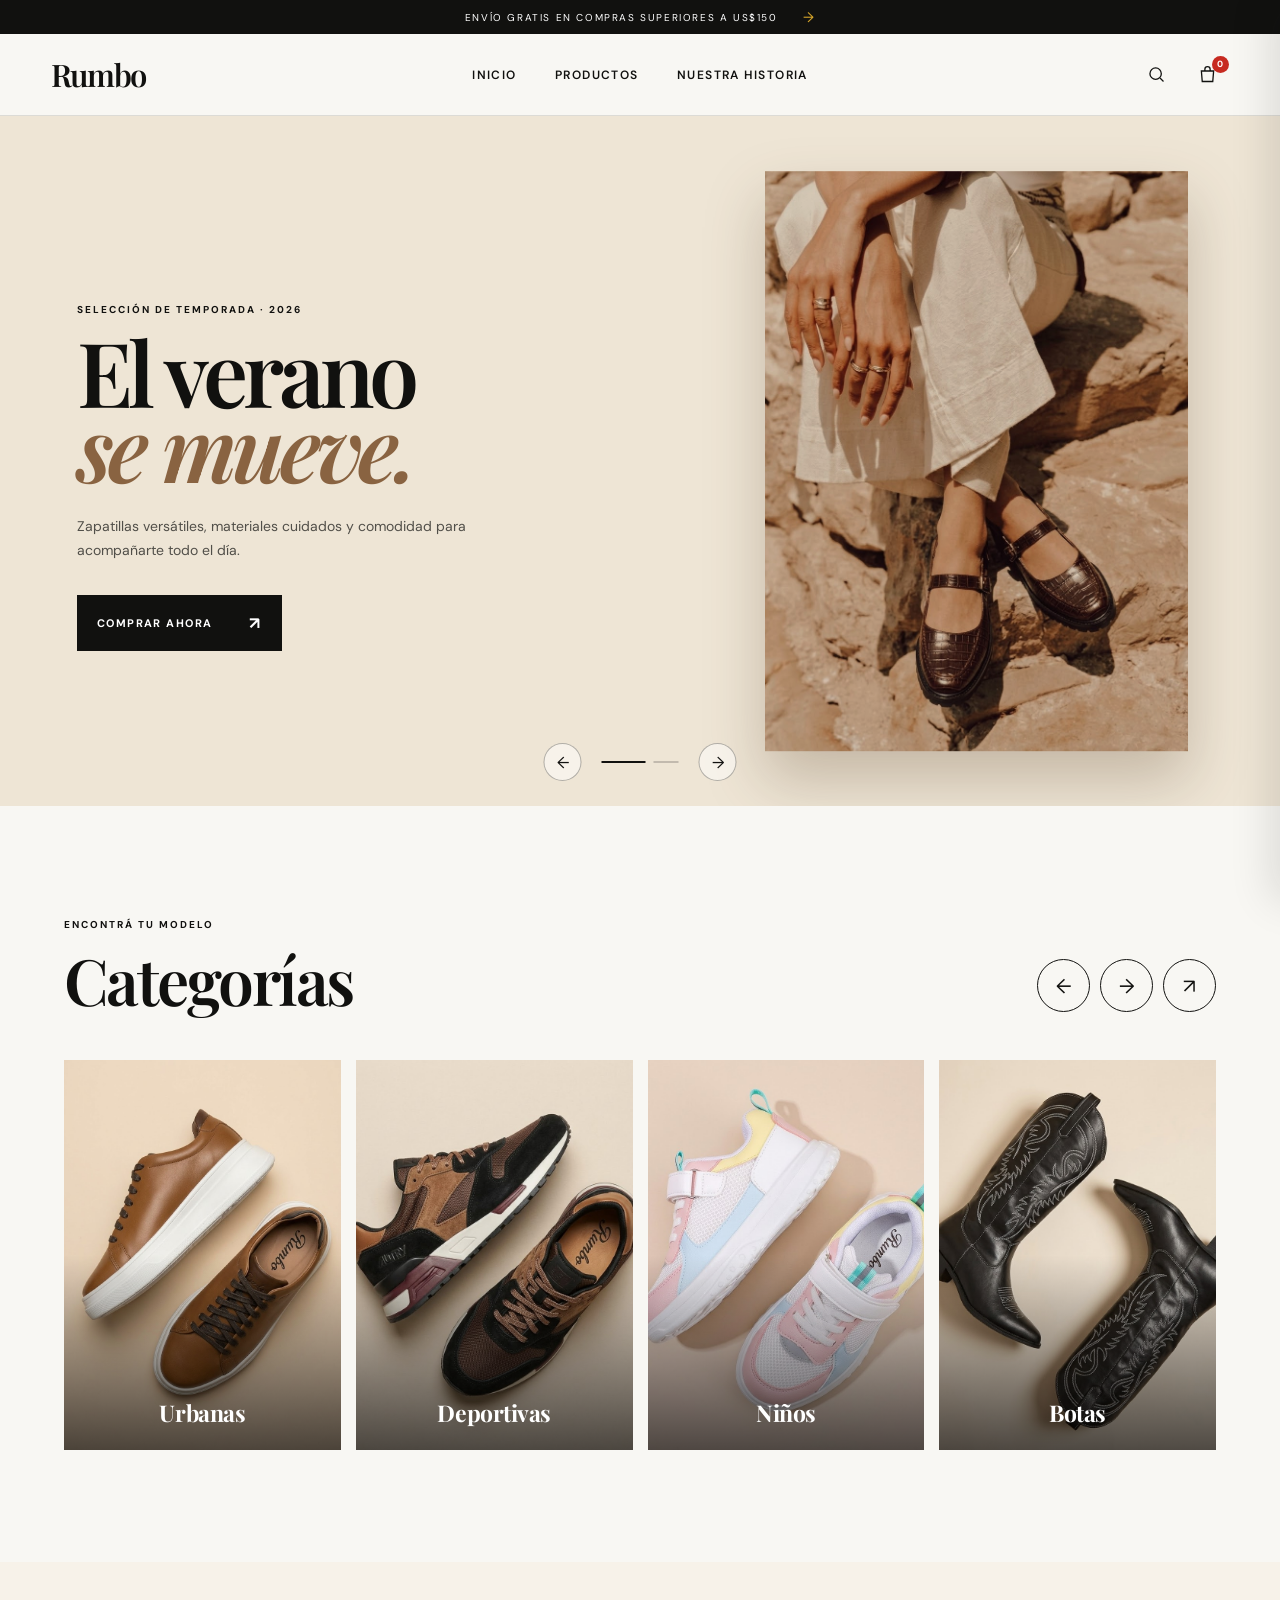
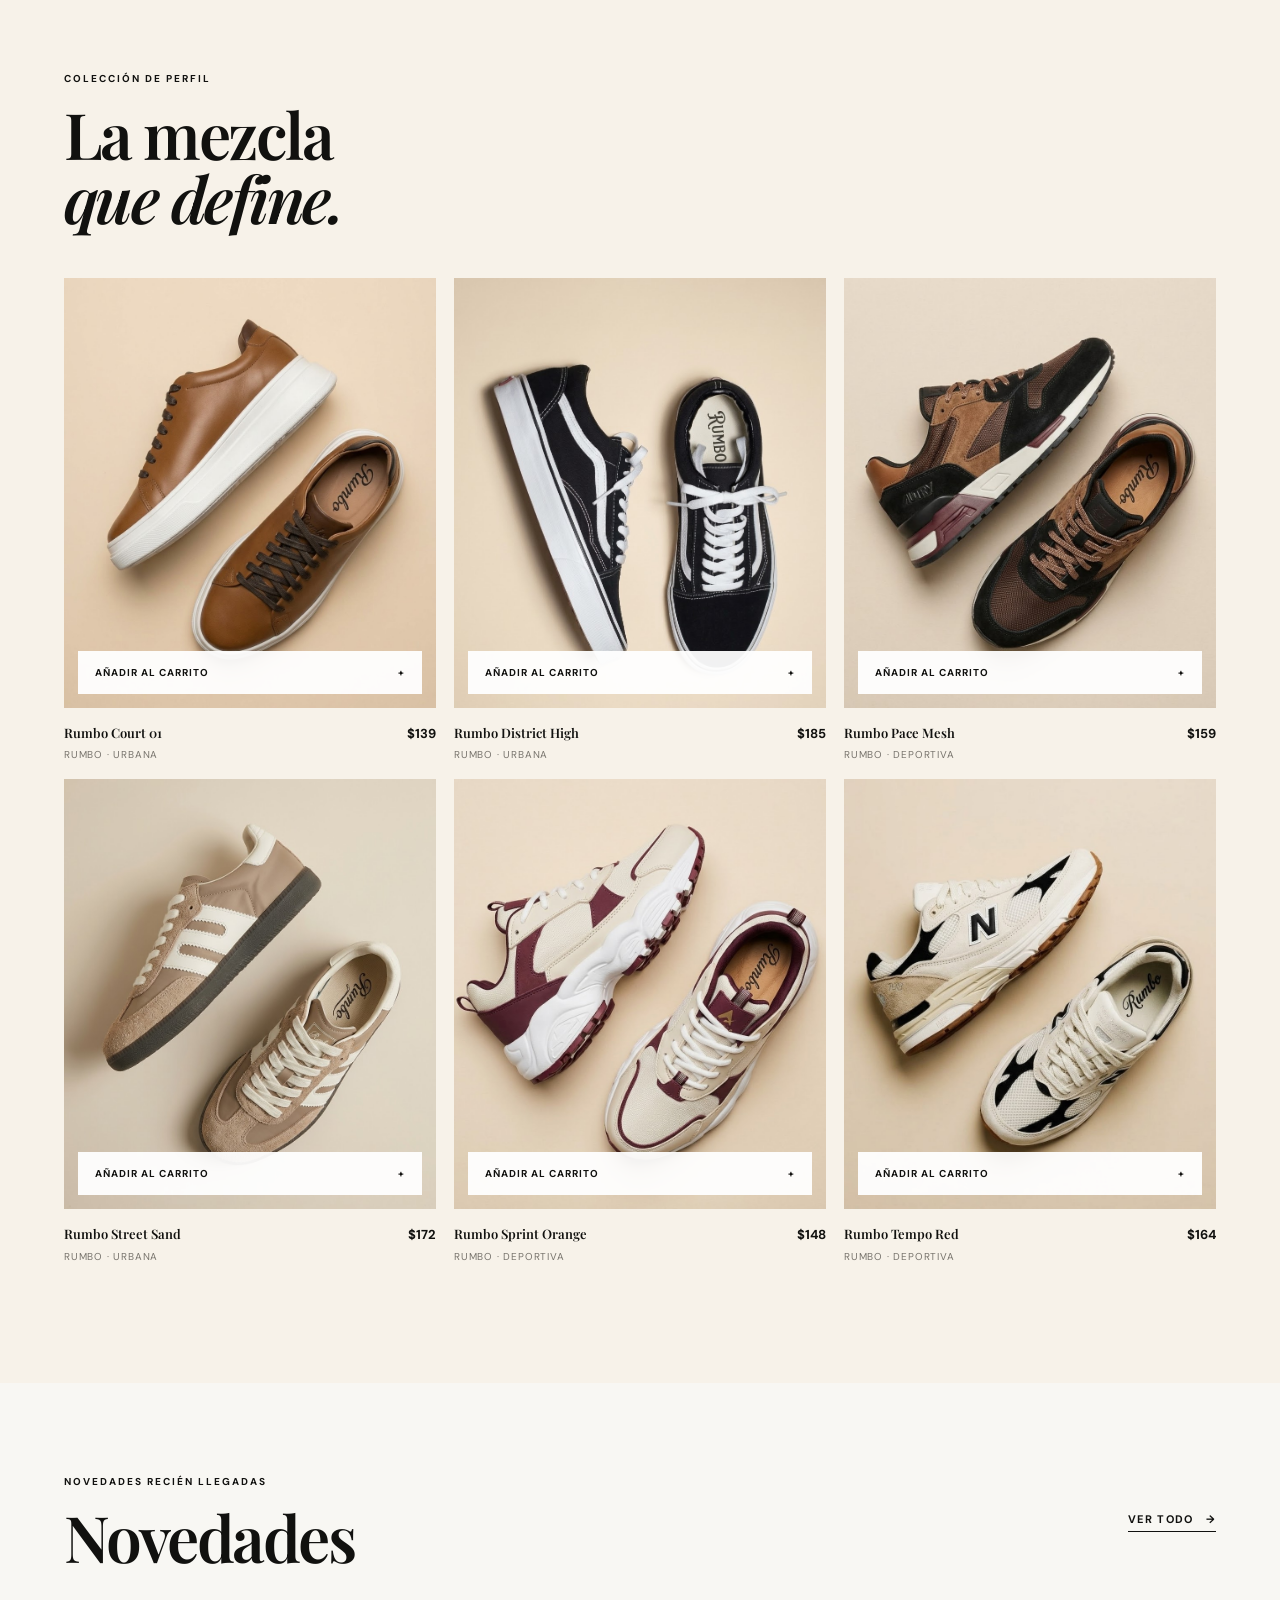
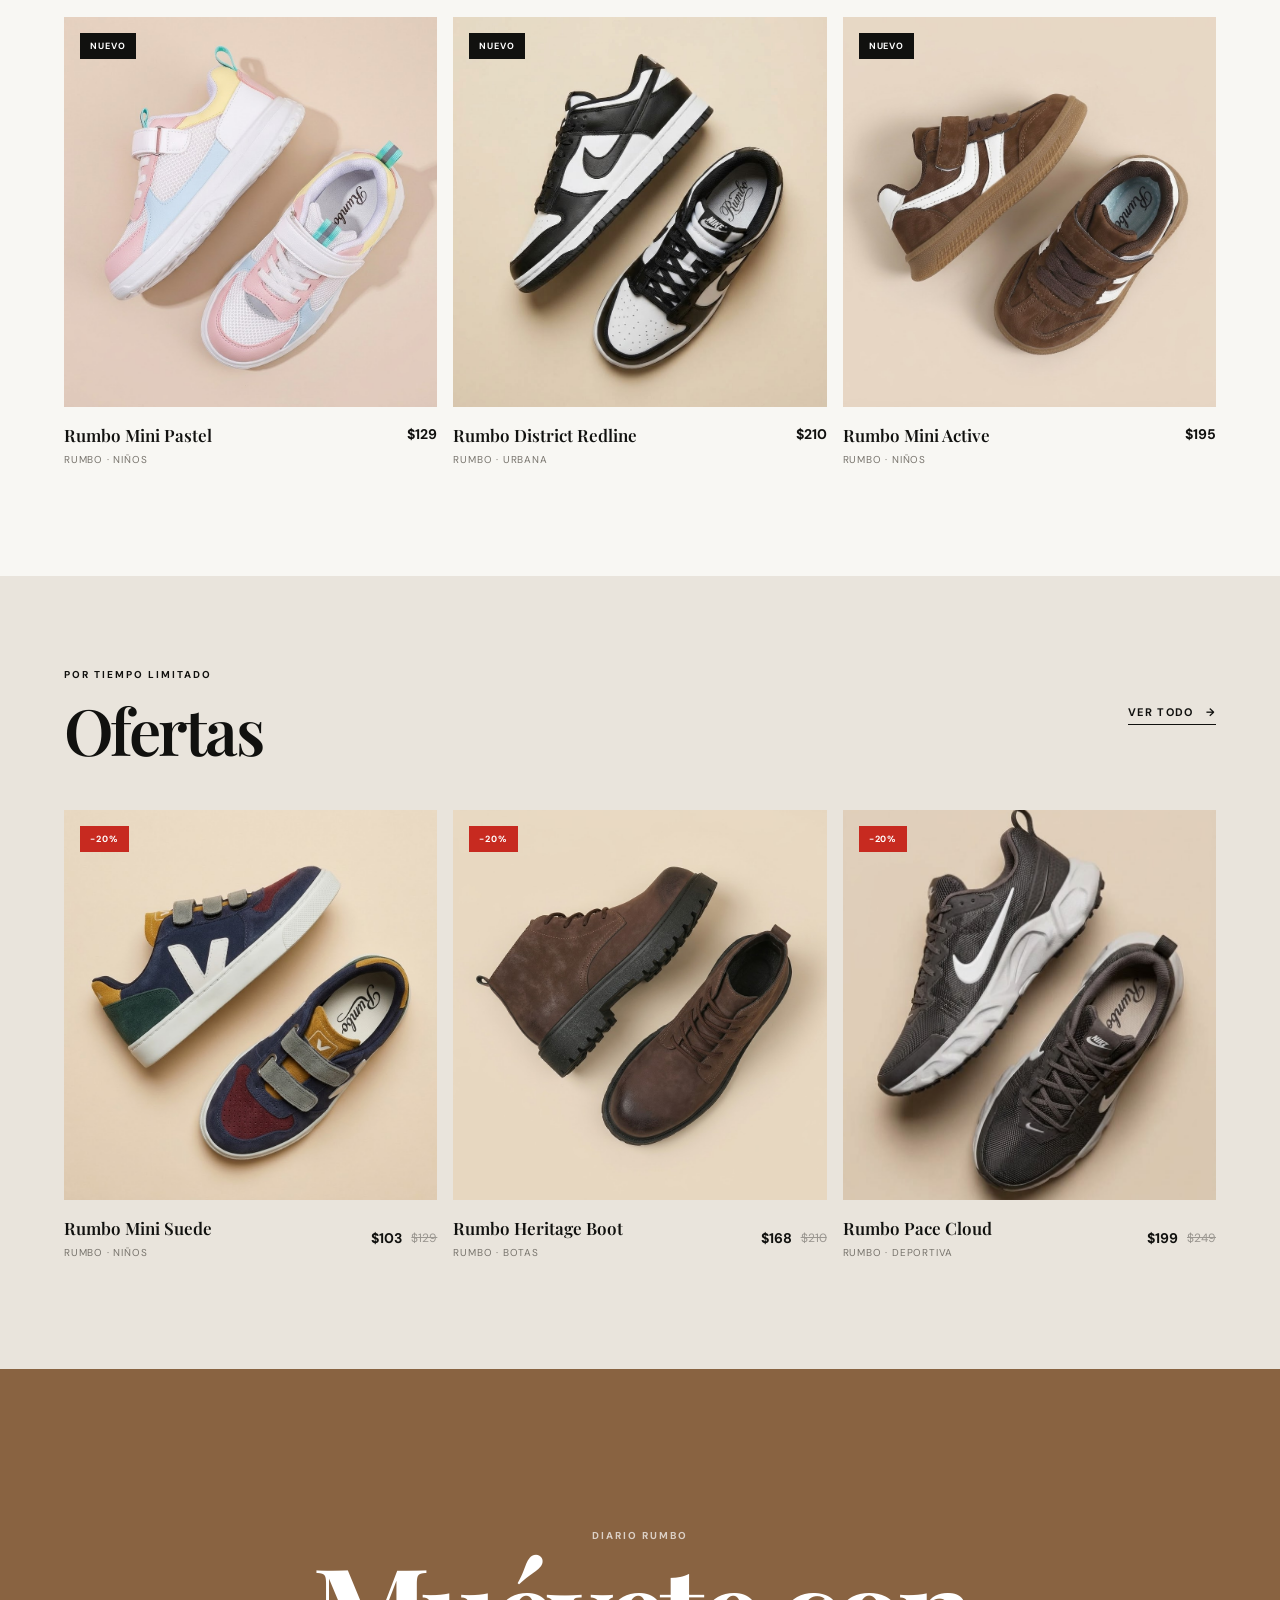
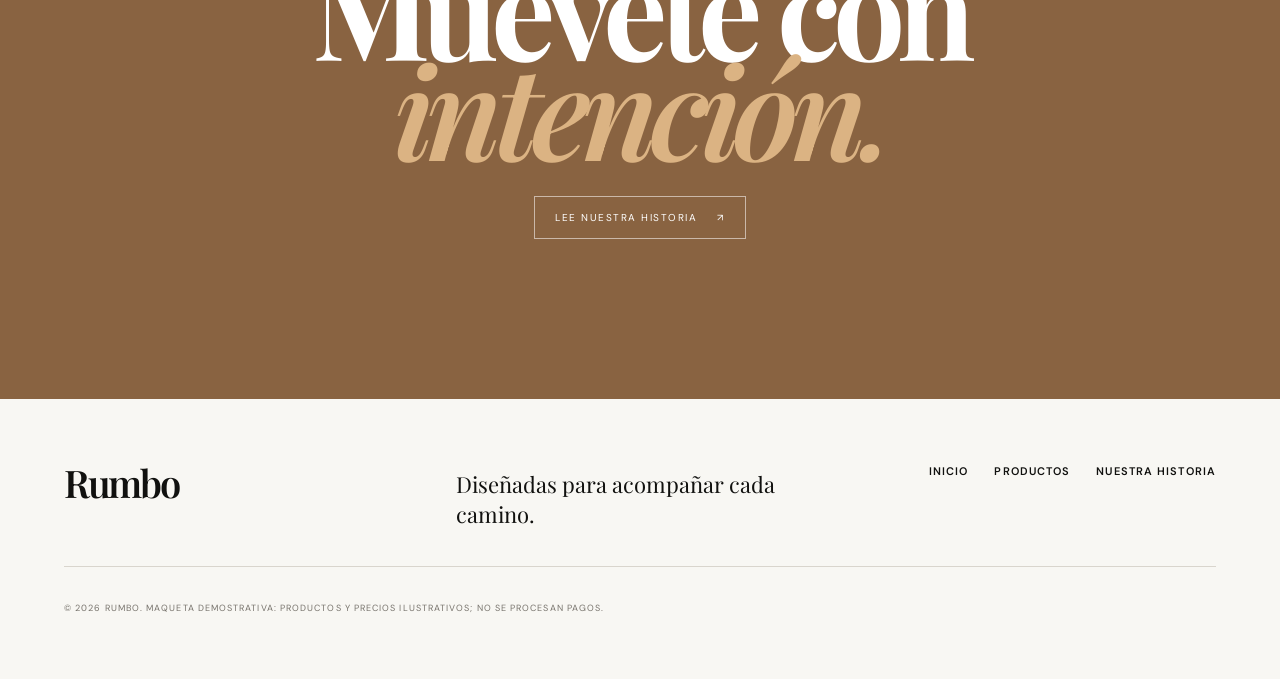
==== commit 45c5d902: "Actualizar carrusel y colores del sitio Co-authored-by: Copilot <223556219+Copilot@users.noreply.git" ====
--- a/index.html
+++ b/index.html
@@ -99,49 +99,11 @@
        </a>
       </div>
       <div aria-hidden="true" class="summer-art">
-       <div class="sun-shape">
-       </div>
-       <div class="sneaker-shadow">
-       </div>
-       <img alt="" src="IMG%20ZAPATILLAS/DEPORTIVA1.jpeg"/>
-      </div>
-     </article>
-     <article class="hero-slide hero-slide--autumn">
-      <div class="autumn-copy">
-       <p class="eyebrow">
-        Paleta de la temporada
-       </p>
-       <h2>
-        Otoño
-        <br/>
-        <em>
-         Colección
-        </em>
-       </h2>
-       <a class="text-link" href="productos.html">
-        Descubrí la colección
-        <span>
-         →
-        </span>
-       </a>
-      </div>
-      <div class="autumn-grid">
-       <div class="autumn-card autumn-card--large">
-        <img alt="Bota de la colección otoño" src="IMG%20ZAPATILLAS/BOTAS1.jpeg"/>
-       </div>
-       <div class="autumn-card autumn-card--small">
-        <img alt="Bota de la colección otoño" src="IMG%20ZAPATILLAS/BOTAS3.jpeg"/>
-       </div>
-       <div class="autumn-card autumn-card--small autumn-card--offset">
-        <img alt="Botas de la colección otoño" src="IMG%20ZAPATILLAS/BOTAS4.jpeg"/>
-       </div>
-      </div>
-      <a class="collection-button" href="productos.html">
-       Explorar colección
-       <span>
-        ↗
-       </span>
-      </a>
+       <img alt="" src="CARRUSEL/CARRUSEL1.jpeg"/>
+      </div>
+     </article>
+     <article class="hero-slide hero-slide--image">
+      <img alt="Colección de botas RUMBO" src="CARRUSEL/CARRUSEL2.jpeg"/>
      </article>
     </div>
     <div class="hero-controls">
--- a/styles.css
+++ b/styles.css
@@ -185,6 +185,15 @@
 .hero-slide--summer {
   background: var(--cream);
 }
+.hero-slide--image {
+  grid-template-columns: 1fr;
+  background: #f4f0e7;
+}
+.hero-slide--image img {
+  width: 100%;
+  height: 100%;
+  object-fit: contain;
+}
 .hero-copy {
   padding: 92px 0 60px clamp(42px, 6vw, 100px);
   align-self: center;
@@ -207,11 +216,12 @@
   line-height: 0.84;
   letter-spacing: -0.055em;
 }
-.hero-copy h1 em,
 .autumn-copy h2 em,
 .journal h2 em {
-  color: var(--red);
   font-weight: 600;
+}
+.hero-copy h1 em {
+  color: #896341;
 }
 .hero-description {
   max-width: 390px;
@@ -252,25 +262,6 @@
   min-height: 690px;
   overflow: hidden;
 }
-.sun-shape {
-  position: absolute;
-  width: 74%;
-  aspect-ratio: 1;
-  top: 8%;
-  right: -8%;
-  border-radius: 45% 55% 54% 46%/48% 35% 65% 52%;
-  background: var(--gold);
-  transform: rotate(-11deg);
-}
-.sun-shape::after {
-  content: "";
-  position: absolute;
-  width: 48%;
-  aspect-ratio: 1;
-  inset: 19%;
-  border: 1px solid rgba(255, 255, 255, 0.3);
-  border-radius: 50%;
-}
 .summer-art img {
   position: absolute;
   z-index: 2;
@@ -283,17 +274,6 @@
   filter: drop-shadow(0 28px 30px rgba(65, 39, 8, 0.24));
   transform: translateY(-50%);
   mix-blend-mode: multiply;
-}
-.sneaker-shadow {
-  position: absolute;
-  z-index: 1;
-  width: 55%;
-  height: 7%;
-  left: 22%;
-  bottom: 15%;
-  border-radius: 50%;
-  background: rgba(75, 42, 11, 0.18);
-  filter: blur(18px);
 }
 .hero-slide--autumn {
   grid-template-columns: 35% 65%;
@@ -796,7 +776,7 @@
   align-items: center;
   justify-content: center;
   text-align: center;
-  background: var(--red);
+  background: #896341;
   color: #fff;
 }
 .journal .eyebrow {
@@ -810,7 +790,7 @@
   letter-spacing: -0.06em;
 }
 .journal h2 em {
-  color: var(--gold);
+  color: #dbb383;
 }
 .journal a {
   display: inline-flex;
@@ -852,7 +832,7 @@
   letter-spacing: -0.05em;
 }
 .story-hero h1 em {
-  color: var(--red);
+  color: #dbb383;
 }
 .story-hero-copy > p:not(.eyebrow) {
   max-width: 420px;
@@ -921,7 +901,7 @@
   border-top: 1px solid var(--line);
 }
 .story-milestone > span {
-  color: var(--red);
+  color: #dbb383;
   font-family: var(--serif);
   font-size: 28px;
 }
@@ -1511,6 +1491,9 @@
   .hero-slide--summer {
     background: var(--cream);
   }
+  .hero-slide--image {
+    grid-template-rows: 1fr;
+  }
   .hero-copy {
     padding: 55px 24px 0;
     align-self: start;
@@ -1531,11 +1514,6 @@
     right: 4%;
     top: 50%;
     transform: translateY(-50%);
-  }
-  .sun-shape {
-    width: 84%;
-    right: -12%;
-    top: -10%;
   }
   .hero-slide--autumn {
     grid-template-columns: 1fr;
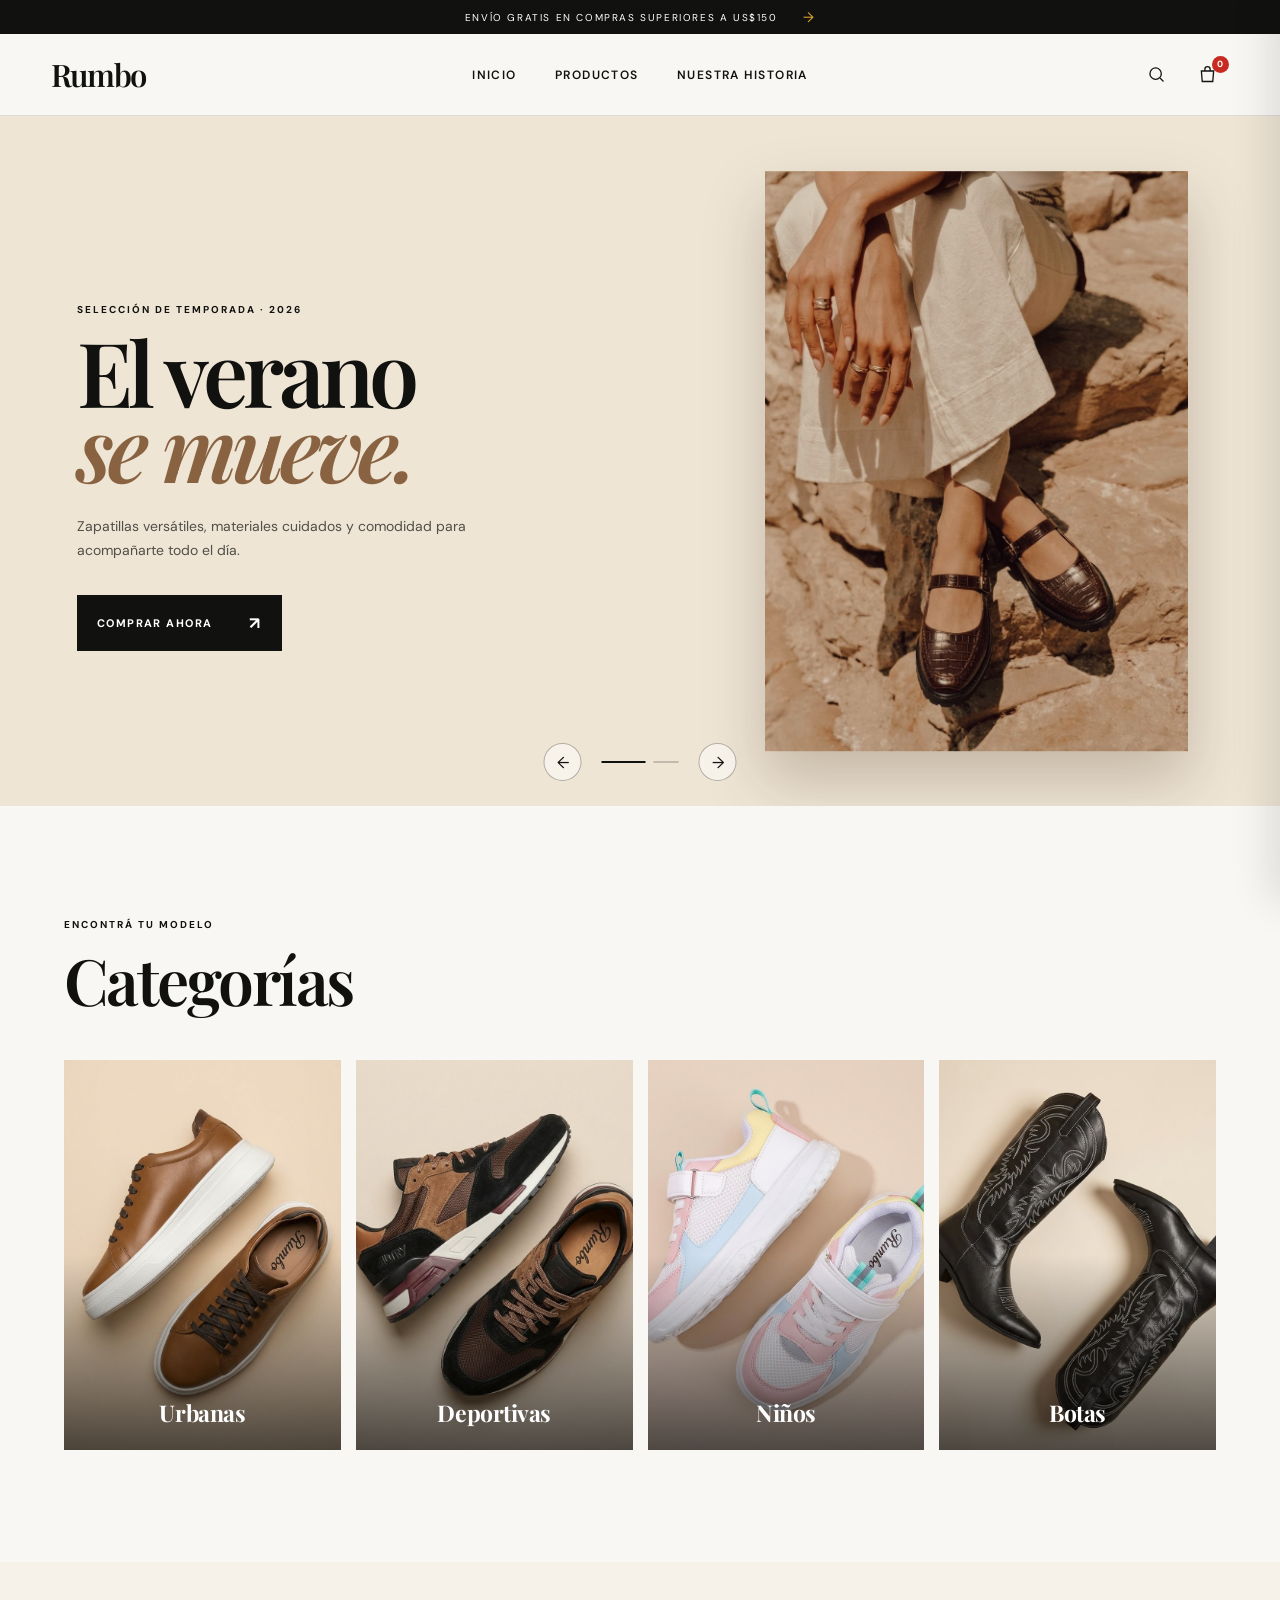
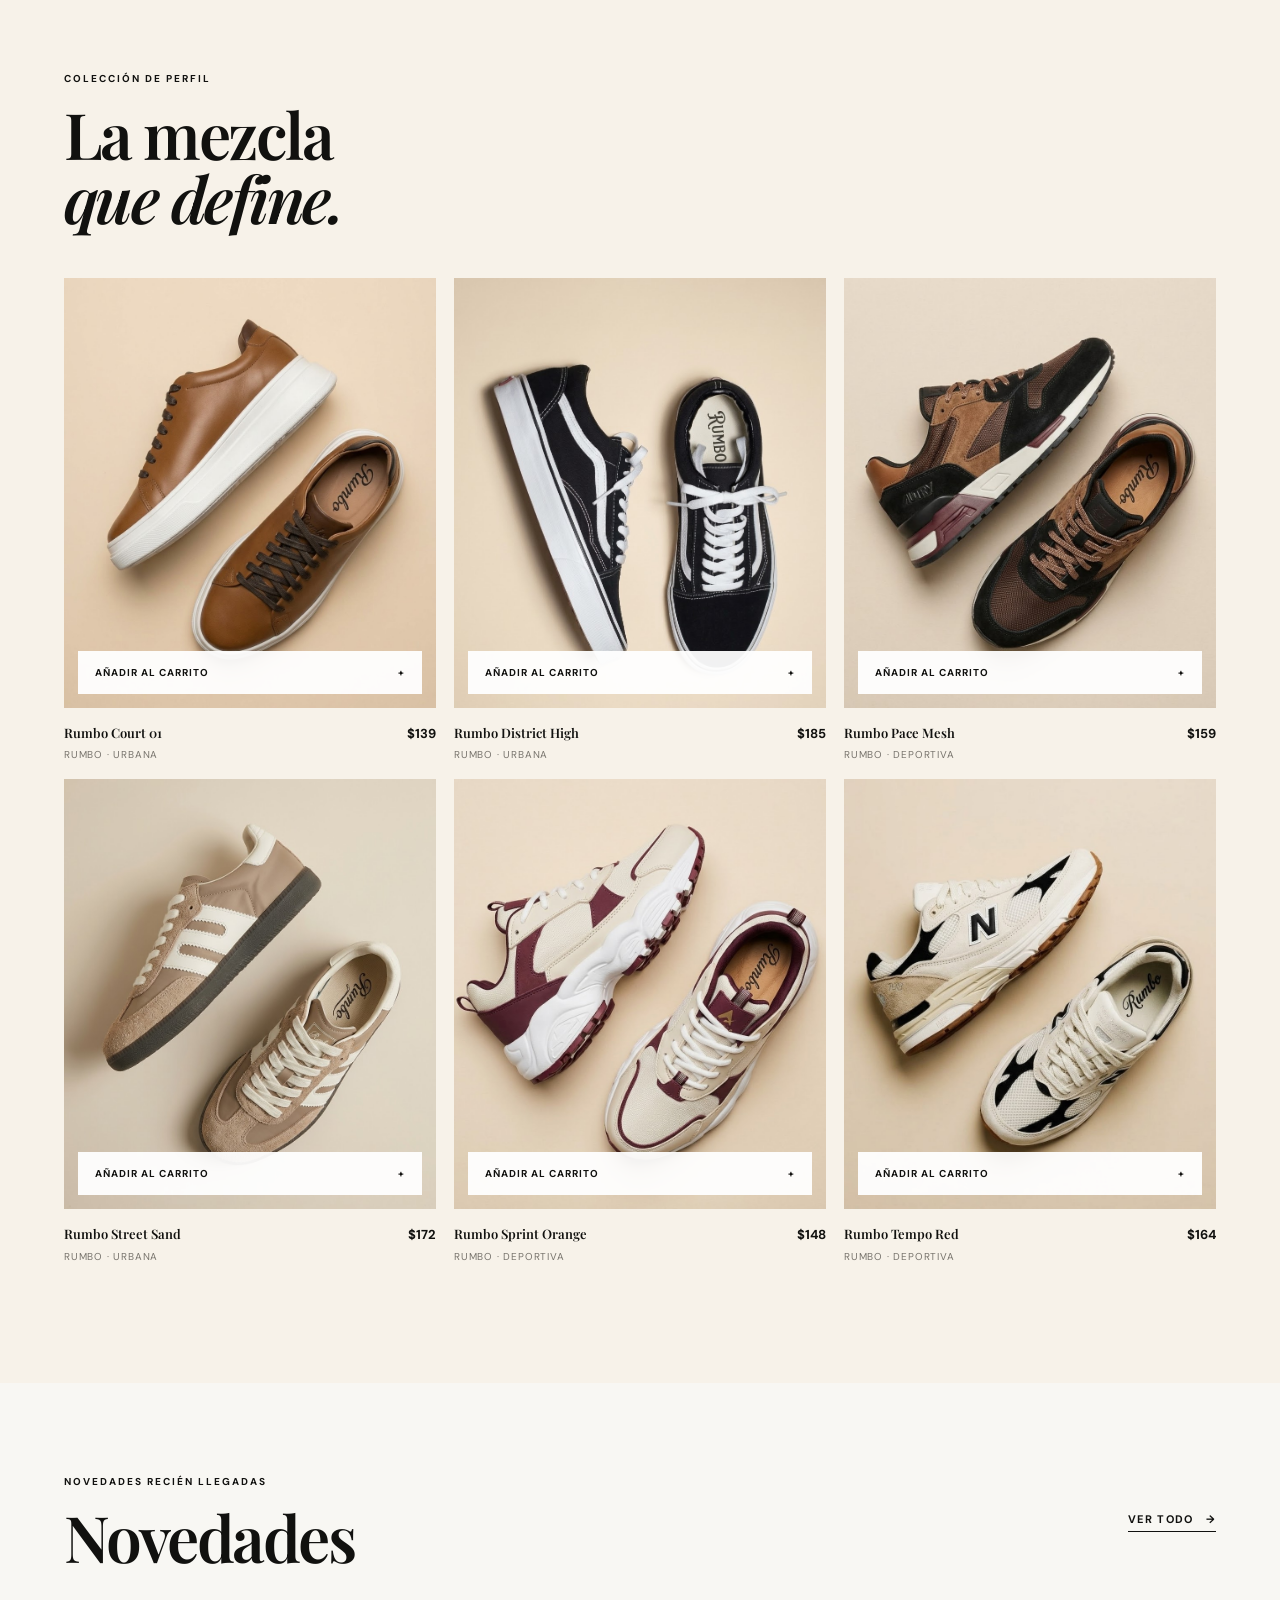
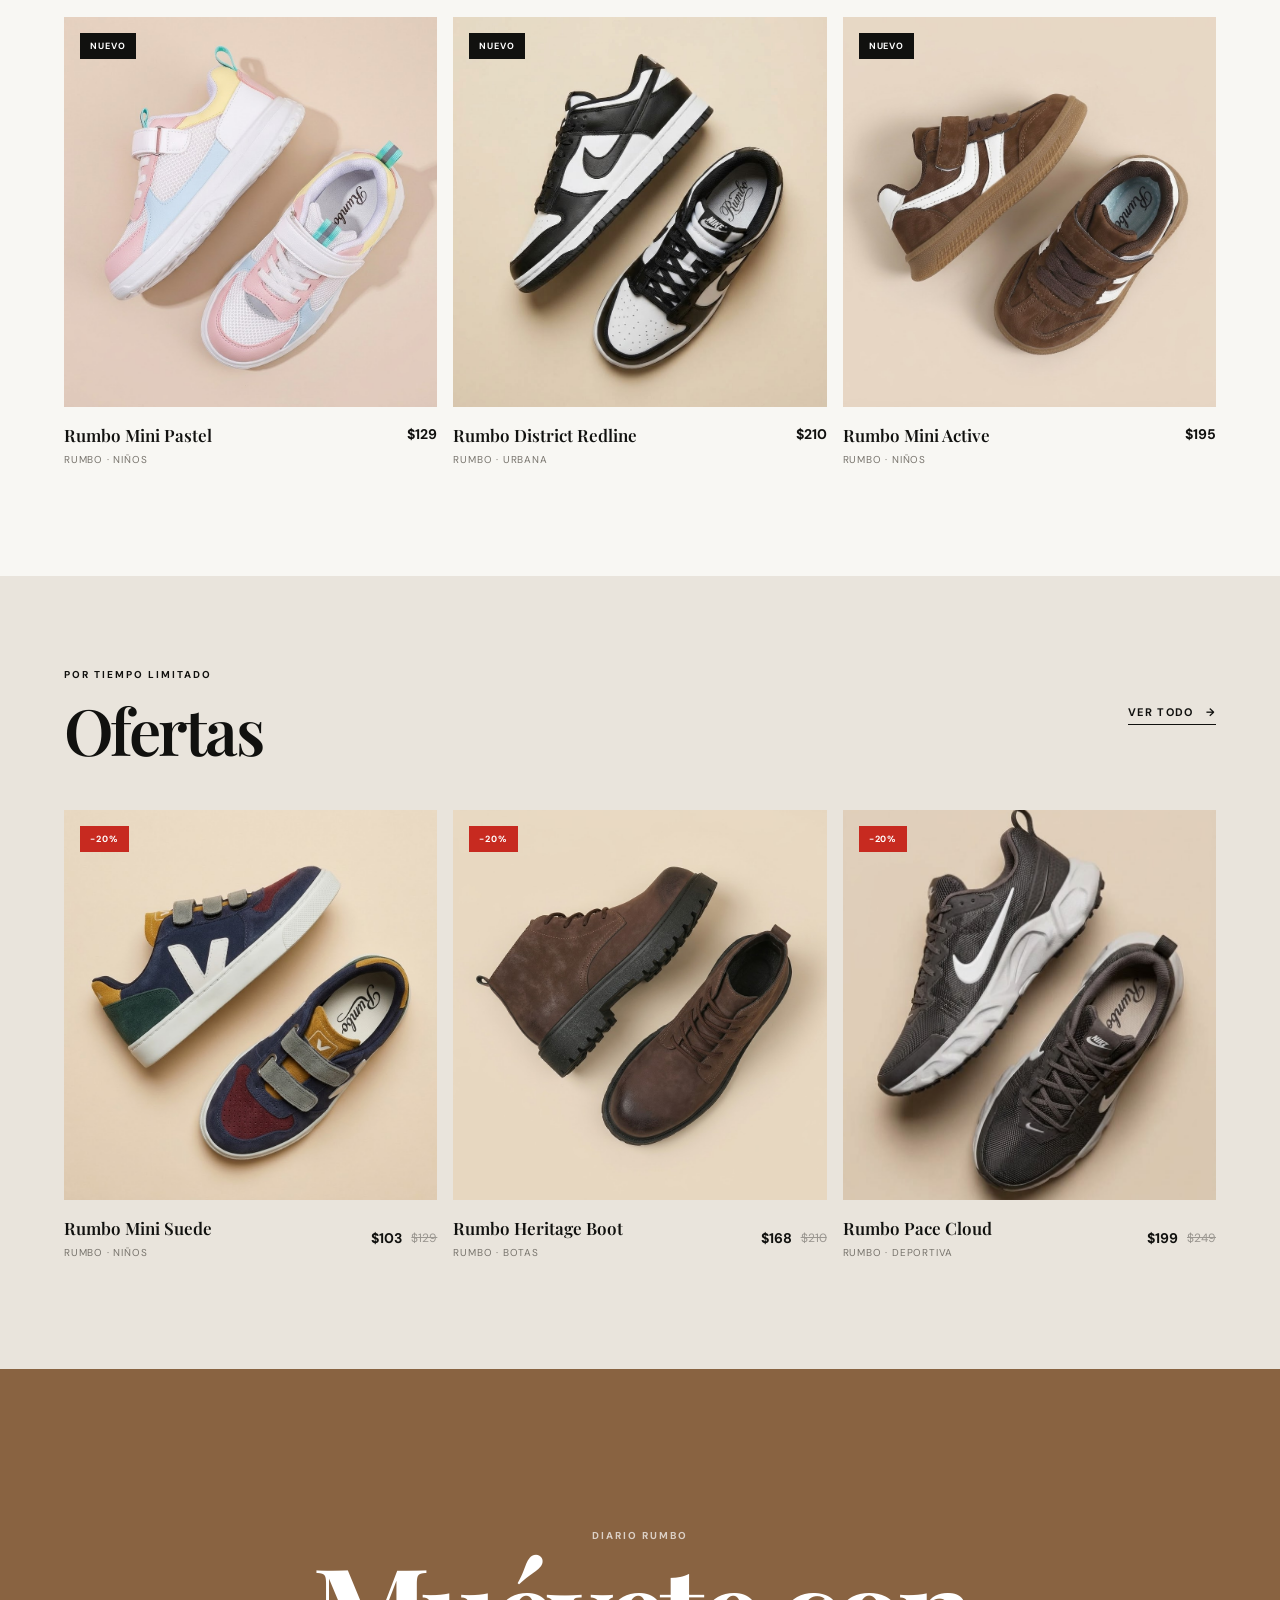
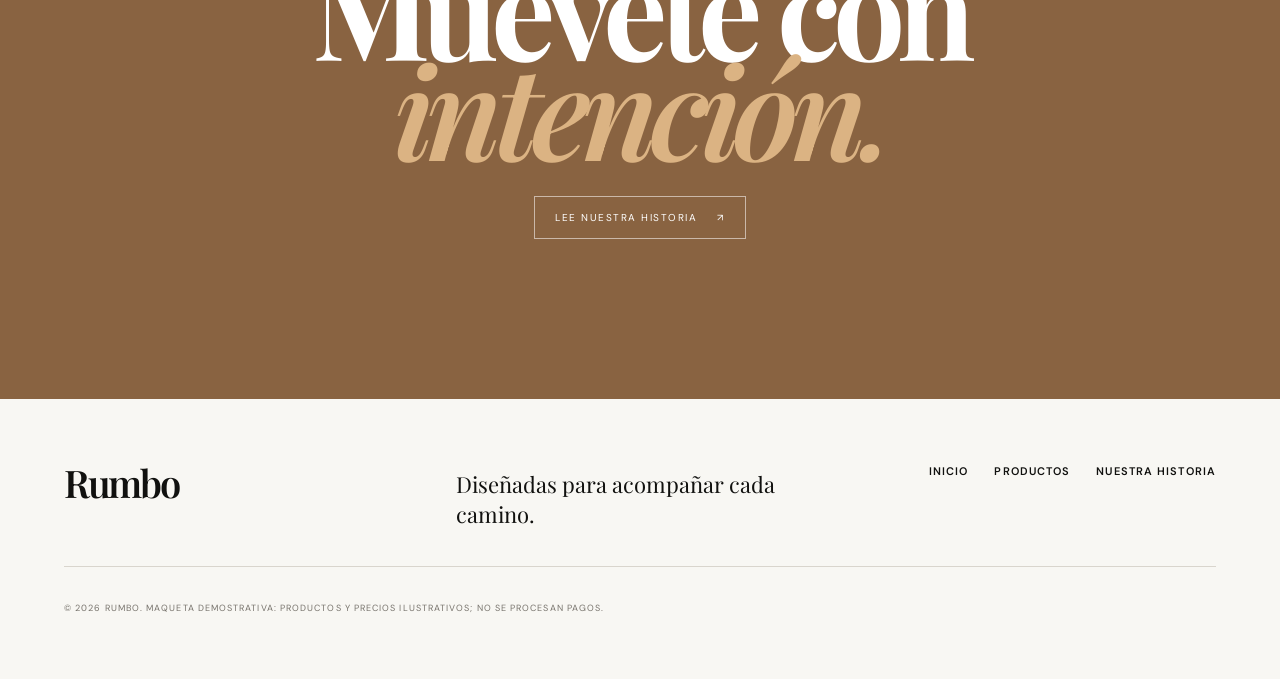
==== commit 36735311: "Quitar controles de categorías Co-authored-by: Copilot <223556219+Copilot@users.noreply.github.com>" ====
--- a/index.html
+++ b/index.html
@@ -131,11 +131,6 @@
        Categorías
       </h2>
      </div>
-     <div class="category-controls">
-      <button aria-label="Categorías anteriores" class="round-arrow category-prev" type="button">←</button>
-      <button aria-label="Categorías siguientes" class="round-arrow category-next" type="button">→</button>
-      <a aria-label="Ver todos los productos" class="round-arrow" href="productos.html">↗</a>
-     </div>
     </div>
     <div class="category-carousel">
      <a class="category-card" href="productos.html?categoria=urbanas">
--- a/styles.css
+++ b/styles.css
@@ -422,11 +422,6 @@
   color: #fff;
   transform: none;
 }
-.category-controls {
-  display: flex;
-  align-items: center;
-  gap: 10px;
-}
 .category-carousel {
   display: grid;
   grid-auto-columns: calc((100% - 45px) / 4);
@@ -1482,17 +1477,28 @@
     display: none;
   }
   .hero-track {
-    min-height: 850px;
+    min-height: 560px;
+  }
+  .hero-track:has(.hero-slide--image.is-active) {
+    min-height: clamp(260px, 75vw, 360px);
   }
   .hero-slide {
     grid-template-columns: 1fr;
     grid-template-rows: 48% 52%;
   }
   .hero-slide--summer {
+    grid-template-rows: 1fr;
     background: var(--cream);
+  }
+  .summer-art {
+    display: none;
   }
   .hero-slide--image {
     grid-template-rows: 1fr;
+  }
+  .hero-slide--image img {
+    height: calc(100% - 52px);
+    align-self: start;
   }
   .hero-copy {
     padding: 55px 24px 0;
@@ -1572,13 +1578,6 @@
     gap: 12px;
     grid-auto-columns: calc((100% - 36px) / 4);
   }
-  .category-controls {
-    gap: 6px;
-  }
-  .category-controls .round-arrow {
-    width: 40px;
-    height: 40px;
-  }
   .category-card {
     height: 190px;
   }
@@ -1687,7 +1686,7 @@
 }
 @media (max-width: 430px) {
   .hero-track {
-    min-height: 790px;
+    min-height: 480px;
   }
   .hero-copy h1 {
     font-size: 57px;
